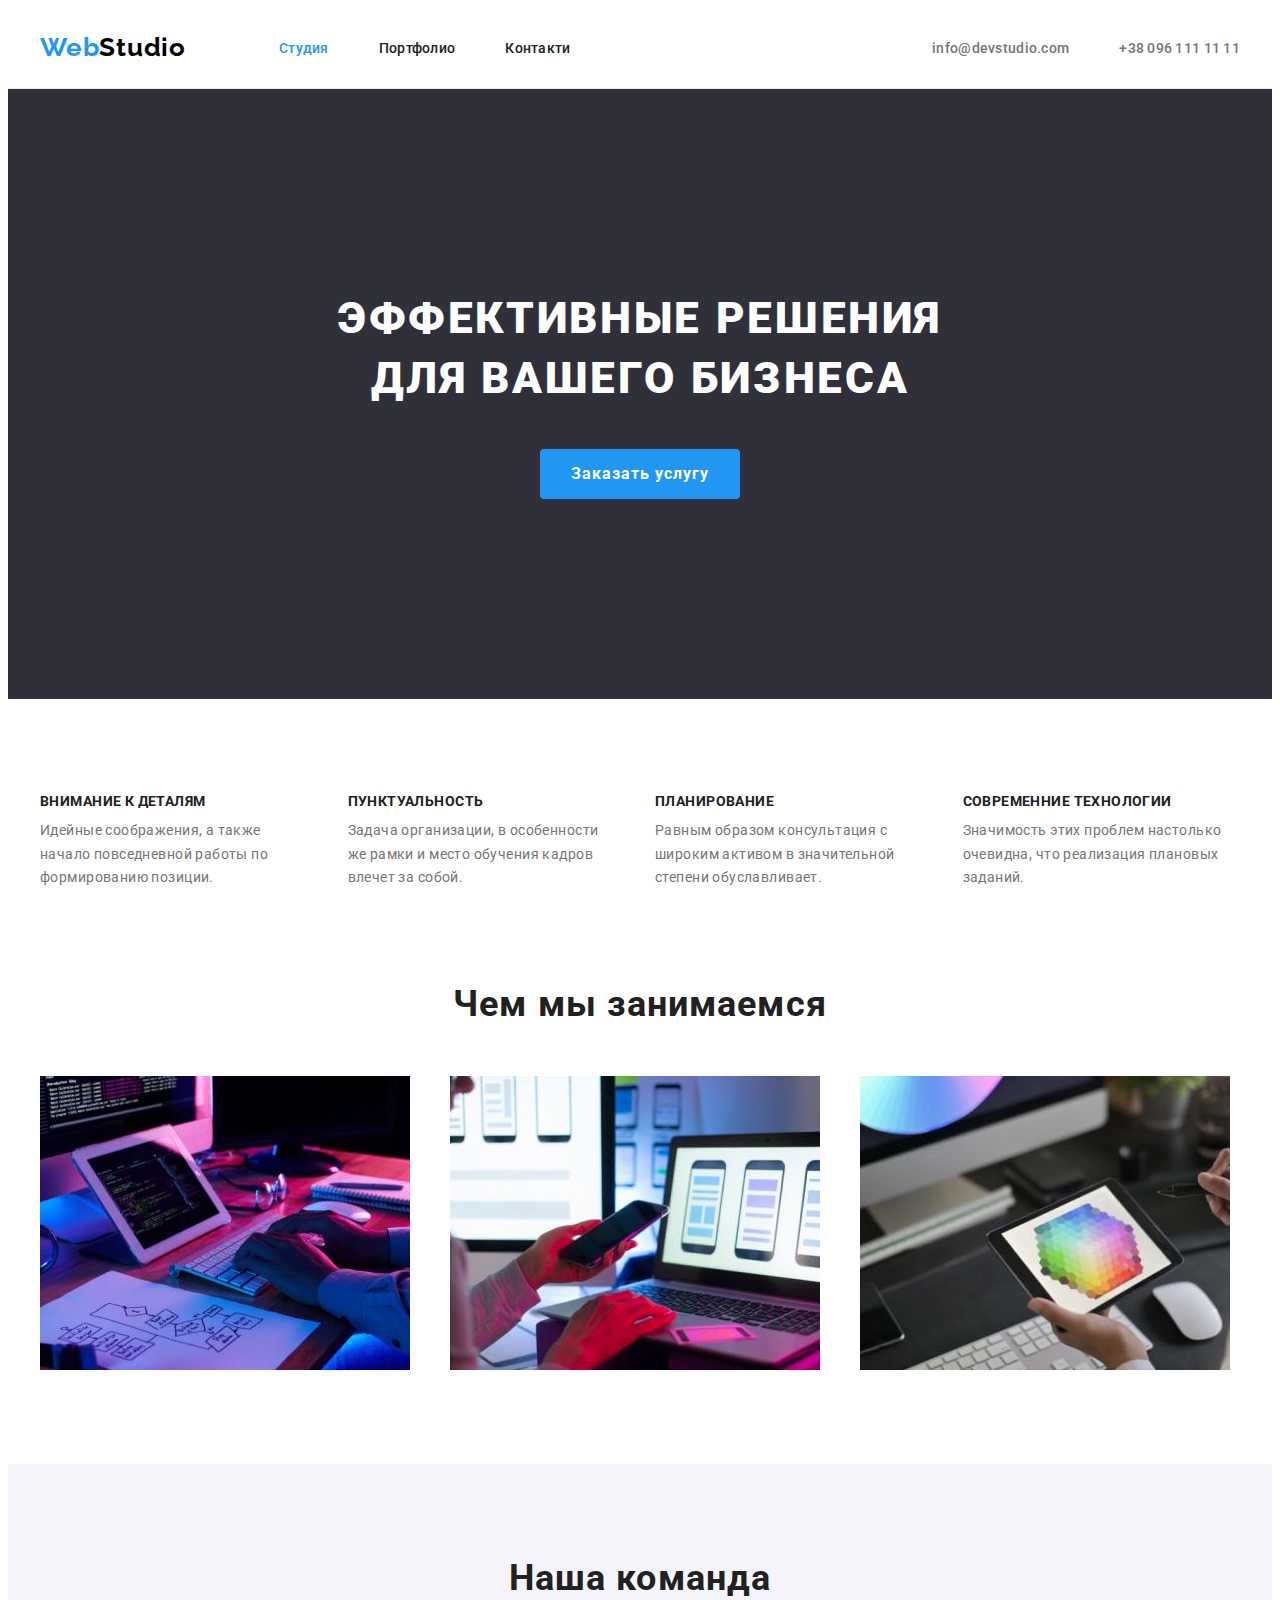
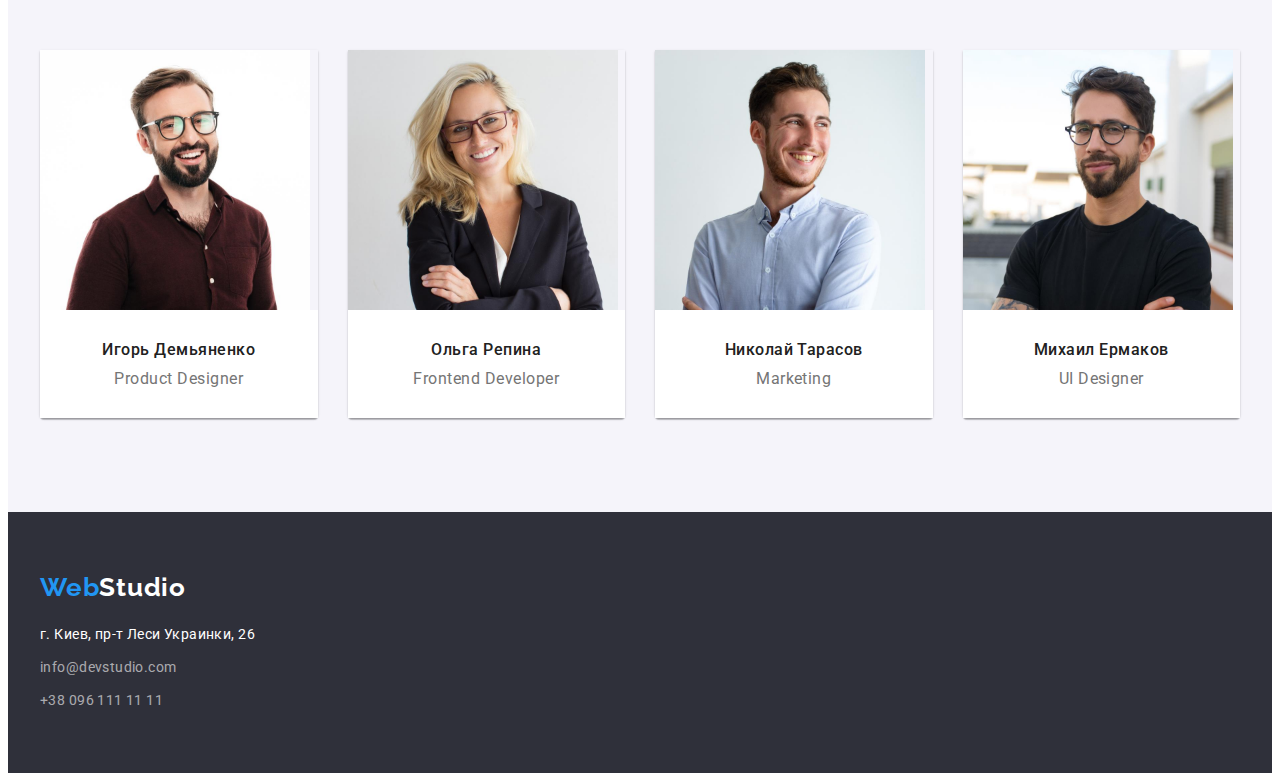
==== index.html @ 88c9f8ec "first" ====
<!DOCTYPE html>
<html lang="ru">
<head>
    <meta charset="UTF-8">
    <meta http-equiv="X-UA-Compatible" content="IE=edge">
    <meta name="viewport" content="width=device-width, initial-scale=1.0">
    <link rel="preconnect" href="https://fonts.googleapis.com">
    <link rel="preconnect" href="https://fonts.gstatic.com" crossorigin>
    <link href="https://fonts.googleapis.com/css2?family=Raleway:wght@700&family=Roboto:wght@400;500;700;900&display=swap"
        rel="stylesheet">
    <link rel="stylesheet" href="https://cdnjs.cloudflare.com/ajax/libs/modern-normalize/1.1.0/modern-normalize.min.css"
            integrity="sha512-wpPYUAdjBVSE4KJnH1VR1HeZfpl1ub8YT/NKx4PuQ5NmX2tKuGu6U/JRp5y+Y8XG2tV+wKQpNHVUX03MfMFn9Q=="
            crossorigin="anonymous" referrerpolicy="no-referrer" />
    <link rel="stylesheet" href="./css/styles.css">
    <title>Студия</title>
</head>
<body>
    <header>
        <div class="conteiner header-conteiner">
        <nav class="header-nav">
            <a class="header-logo link" href="./index.html">Web<span class="header-logo-second">Studio</span> </a>
            <ul class="menu-list list">
                <li class="header-item">
                    <a class="menu-link curent link" href="./index.html">Студия</a>
                </li>
                <li class="header-item">
                    <a class="menu-link  link" href="./potfolio/potfolio.html">Портфолио</a>
                </li>
                <li class="header-item">
                    <a class="menu-link link" href="">Контакти</a>
                </li>
            </ul>
        </nav>
        <ul class="header-contact-list list">
                <li class="header-contact-item">
                    <a class="header-tel link" href="mailto:info@devstudio.com">info@devstudio.com</a>
                </li>
                <li class="header-contact-item">
                    <a class="header-mail link" href="tel:+380961111111">+38 096 111 11 11</a>
                </li>
        </ul>
        </div>
    </header>
    <main>
        <section class="hero">
            <div class="conteiner">
            <h1 class="hero-title">Эффективные решения для вашего бизнеса</h1>
            <button type="button" class="hero-btn btn">Заказать услугу</button>
            </div>
        </section>
        <section class="benefits">
            <div class="conteiner">
            <h2 class="visually-hidden">Наше преимущество</h2>
            <ul class="benefits-list list">
                <li class="benefits-item">
                    <h3 class="ben-caption">ВНИМАНИЕ К ДЕТАЛЯМ</h3>
                    <p class="ben-text">
                        Идейные соображения, а также начало повседневной работы по формированию позиции.
                    </p>
                </li>
                <li class="benefits-item">
                    <h3 class="ben-caption">ПУНКТУАЛЬНОСТЬ</h3>
                    <p class="ben-text">
                        Задача организации, в особенности же рамки и место обучения кадров влечет за собой.
                    </p>
                </li>
                <li class="benefits-item">
                    <h3 class="ben-caption">ПЛАНИРОВАНИЕ</h3>
                    <p class="ben-text">
                        Равным образом консультация с широким активом в значительной степени обуславливает.
                    </p>
                </li>
                <li class="benefits-item">
                    <h3 class="ben-caption">СОВРЕМЕННИЕ ТЕХНОЛОГИИ</h3>
                    <p class="ben-text">
                        Значимость этих проблем настолько очевидна, что реализация плановых заданий.
                    </p>
                </li>
            </ul>
            </div>
        </section>
        <section class="than-we">
            <div class="conteiner">
            <h2 class="than-we-title title">Чем мы занимаемся</h2>
            <ul class="than-we-list list">
                <li class="than-photo">
                    <img src="./images/img.jpg" alt="человек печатает на клавиатуре" width="370">
                </li>
                <li class="than-photo">
                    <img src="./images/img1.jpg" alt="человек смотрит на екран смартфона" width="370">
                </li>
                <li class="than-photo">
                    <img src="./images/img2.jpg" alt="человек рисует дизайн" width="370">
                </li>
            </ul>
            </div>
        </section>
        <section class="team">
            <div class="conteiner">
            <h2 class="team-title title">Наша команда</h2>
            <ul class="team-list list">
                <li class="about-team">
                    <img class="team-photo" src="./images/nk1.jpg" alt="Фото Игорь Демьяненко" width="270">
                    <div class="team-blok">
                        <h3 class="team-caption">Игорь Демьяненко</h3>
                        <p class="team-text" lang="en">Product Designer</p>
                    </div>
                </li>
                <li class="about-team">
                    <img class="team-photo" src="./images/nk2.jpg" alt="Фото Ольга Репина" width="270">
                    <div class="team-blok">
                        <h3 class="team-caption">Ольга Репина</h3>
                        <p class="team-text" lang="en">Frontend Developer</p>
                    </div>
                </li>
                <li class="about-team">
                    <img class="team-photo" src="./images/nk3.jpg" alt="Фото Николай Тарасов" width="270">
                    <div class="team-blok">
                        <h3 class="team-caption">Николай Тарасов</h3>
                        <p class="team-text" lang="en">Marketing</p>
                    </div>
                </li>
                <li class="about-team">
                    <img class="team-photo" src="./images/nk4.jpg" alt="Фото Михаил Ермаков" width="270">
                    <div class="team-blok">
                        <h3 class="team-caption">Михаил Ермаков</h3>
                        <p class="team-text" lang="en">UI Designer</p>
                    </div>
                </li>
            </ul>
            </div>
        </section>
    </main>
    <footer class="footers">
        <div class="conteiner">
            <a class="footer-logo link" href="">Web<span class="footer-logo-second">Studio</span></a>
            <address class="footer-adress-blok">
                <ul class="footer-list list">
                    <li class="footer-item">
                        <a class="footer-adress foot-li link" href="https://goo.gl/maps/hoLgivbEzeJtZr1H6" target="_blank"
                            rel="noopener noreferrer">
                            г. Киев, пр-т Леси Украинки, 26</a>
                    </li>
                    <li class="footer-item">
                        <a class="footer-mail foot-li link" href="mailto:info@devstudio.com">info@devstudio.com</a>
                    </li>
                    <li class="footer-item">
                        <a class="footer-tel foot-li link" href="tel:+380961111111">+38 096 111 11 11</a>
                    </li>
                </ul>
            </address>
        </div>
    </footer>
</body>
</html>
---- css/styles.css ----
:root {
  --header-color: #ffffff;
  --title-color: #212121;
  --primary-text-color: #212121;
  --secondary-text-color: #757575;
  --accent-color: #2196f3;
  --page-background-color: #2f303a;
}

p,
h1,
h1,
h3,
h4,
h5,
h6 {
  margin: 0;
}

ul {
  margin: 0;
  padding: 0;
}

button {
  cursor: pointer;
}

body {
  font-family: "Roboto", sans-serif;
  color: #212121;
}

.conteiner {
  width: 1200px;
  padding-left: 15px;
  padding-right: 15px;
  margin: 0 auto;
}

.visually-hidden {
  position: absolute;
  white-space: nowrap;
  width: 1px;
  height: 1px;
  overflow: hidden;
  border: 0;
  padding: 0;
  clip: rect(0 0 0 0);
  clip-path: inset(50%);
  margin: -1px;
}

.list {
  list-style: none;
}

.link {
  text-decoration: none;
}

img {
  display: block;
  max-width: 100%;
  height: auto;
}

.btn:hover,
.btn:focus {
  color: #ffffff;
  background-color: var(--accent-color);
}

.title {
  font-weight: bold;
  font-size: 36px;
  line-height: 1.16;
  text-align: center;
  letter-spacing: 0.03em;
  color: var(--title-color);
}

/* --------------меню----------------- */

header {
  padding-top: 24px;
  padding-bottom: 25px;
  border-bottom: 1px solid #ececec;
}

.header-conteiner {
  display: flex;
  align-items: center;
}

.header-nav .menu-link.curent {
  color: var(--accent-color);
}

.header-nav {
  display: flex;
  align-items: center;
}

.header-logo {
  font-family: "Raleway", sans-serif;
  font-style: normal;
  font-weight: 700;
  font-size: 26px;
  line-height: 1.19;
  letter-spacing: 0.03em;
  color: var(--accent-color);
  margin-right: 93px;
}

.menu-list {
  display: flex;
}

.header-logo-second {
  color: black;
}

.header-item:not(:last-child) {
  margin-right: 50px;
}

.menu-link {
  font-weight: 500;
  font-size: 14px;
  line-height: 1.14;
  letter-spacing: 0.02em;
  color: var(--primary-text-color);
}

.menu-link:hover,
.menu-link:focus {
  color: var(--accent-color);
}

.header-contact-list {
  display: flex;
  margin-left: auto;
}

.header-contact-item:not(:last-child) {
  margin-right: 50px;
}

.header-tel {
  font-weight: 500;
  font-size: 14px;
  line-height: 1.14;
  letter-spacing: 0.02em;
  color: var(--secondary-text-color);
}

.header-tel:hover,
.header-tel:focus {
  color: var(--accent-color);
}

.header-mail {
  font-weight: 500;
  font-size: 14px;
  line-height: 1.14;
  letter-spacing: 0.02em;
  color: var(--secondary-text-color);
}

.header-mail:hover,
.header-mail:focus {
  color: var(--accent-color);
}

/* --------------герой----------------- */

.hero {
  background-color: var(--page-background-color);
  padding-top: 200px;
  padding-bottom: 200px;
}

.hero-title {
  font-weight: 900;
  font-size: 44px;
  line-height: 1.36;
  text-align: center;
  letter-spacing: 0.06em;
  text-transform: uppercase;
  color: var(--header-color);
  width: 696px;
  margin-bottom: 40px;
  margin-right: auto;
  margin-left: auto;
}

.hero-btn {
  font-family: inherit;
  font-style: normal;
  font-weight: 700;
  font-size: 16px;
  line-height: 1.87;
  display: block;
  align-items: center;
  text-align: center;
  letter-spacing: 0.06em;
  color: var(--header-color);
  background-color: var(--accent-color);
  width: 200px;
  height: 50px;
  border: 1px;
  border-radius: 4px;
  margin-right: auto;
  margin-left: auto;
}

/* --------------переваги----------------- */

.benefits {
  padding-top: 94px;
  padding-bottom: 94px;
}

.benefits-list {
  display: flex;
  flex-wrap: wrap;
  margin-top: -30px;
  margin-left: -30px;
}

.benefits-item {
  flex-basis: calc(100% / 4 - 30px);
  margin-top: 30px;
  margin-left: 30px;
}

.ben-caption {
  font-weight: bold;
  font-size: 14px;
  line-height: 16px;
  letter-spacing: 0.03em;
  text-transform: uppercase;
  color: var(--primary-text-color);
  margin-bottom: 10px;
}

.ben-text {
  font-weight: normal;
  font-size: 14px;
  line-height: 1.71;
  letter-spacing: 0.03em;
  color: var(--secondary-text-color);
  width: 270px;
}

/* --------------чим ми займаємося----------------- */

.than-we {
  padding-top: 0;
  padding-bottom: 94px;
}

.than-we-title {
  margin-top: 0;
  margin-bottom: 50px;
}

.than-we-list {
  display: flex;
  flex-wrap: wrap;
  margin-top: -30px;
  margin-left: -30px;
}

.than-photo {
  flex-basis: calc(100% / 3 - 30px);
  margin-top: 30px;
  margin-left: 30px;
}

/* --------------наша команда----------------- */

.team {
  padding-top: 94px;
  padding-bottom: 94px;
  background: #f5f4fa;
}

.team-title {
  margin-top: 0;
  margin-bottom: 50px;
}

.team-list {
  display: flex;
  flex-wrap: wrap;
  margin-top: -30px;
  margin-left: -30px;
}

.about-team {
  flex-basis: calc(100% / 4 - 30px);
  margin-top: 30px;
  margin-left: 30px;
  box-shadow: 0px 1px 3px rgba(0, 0, 0, 0.12), 0px 1px 1px rgba(0, 0, 0, 0.14),
    0px 2px 1px rgba(0, 0, 0, 0.2);
  border-radius: 0px 0px 4px 4px;
}

.team-blok {
  padding-top: 30px;
  padding-bottom: 30px;
  background-color: #ffffff;
}

.team-caption {
  font-weight: 500;
  font-size: 16px;
  line-height: 1.19;
  text-align: center;
  letter-spacing: 0.03em;
  color: var(--primary-text-color);
  margin-bottom: 10px;
}

.team-text {
  font-weight: normal;
  font-size: 16px;
  line-height: 1.19;
  text-align: center;
  letter-spacing: 0.03em;
  color: var(--secondary-text-color);
}

/* --------------футер----------------- */

.footers {
  background-color: var(--page-background-color);
  padding-top: 60px;
  padding-bottom: 60px;
}

.footer-logo {
  font-family: "Raleway", sans-serif;
  font-weight: bold;
  font-size: 26px;
  line-height: 1.19;
  letter-spacing: 0.03em;
  color: var(--accent-color);
}

.footer-logo-second {
  color: white;
}

.footer-adress-blok {
  margin-top: 20px;
}

.footer-adress {
  font-style: normal;
  font-weight: normal;
  font-size: 14px;
  line-height: 1.71;
  letter-spacing: 0.03em;
  color: #ffffff;
}

.footer-mail,
.footer-tel {
  font-style: normal;
  font-weight: normal;
  font-size: 14px;
  line-height: 1.71;
  letter-spacing: 0.03em;
  color: rgba(255, 255, 255, 0.6);
}

.foot-li:hover,
.foot-li:focus {
  color: var(--accent-color);
}

.footer-item:not(:last-child) {
  margin-bottom: 9px;
}

/* --------------портфоліо проекти----------------- */

.our-project {
  padding-top: 94px;
  padding-bottom: 94px;
}

.our-project-menu {
  display: flex;
  justify-content: center;
  margin-bottom: 50px;
}

.project-menu-item:not(:last-child) {
  margin-right: 8px;
}

.project-btn {
  font-family: inherit;
  font-style: normal;
  font-weight: 500;
  font-size: 16px;
  line-height: 1.62;
  text-align: center;
  letter-spacing: 0.03em;
  color: var(--primary-text-color);
  padding: 6px 22px;
  background-color: #f5f4fa;
  border: 1px;
  border-radius: 4px;
}

.our-project-list {
  display: flex;
  flex-wrap: wrap;
  margin-top: -30px;
  margin-left: -30px;
}

.project-item {
  flex-basis: calc(100% / 3 - 30px);
  margin-top: 30px;
  margin-left: 30px;
}

.project-blok {
  padding: 20px 24px;
  background-color: #ffffff;
  border-right: 1px solid #eeeeee;
  border-bottom: 1px solid #eeeeee;
  border-left: 1px solid #eeeeee;
}

.project-caption {
  font-weight: bold;
  font-size: 18px;
  line-height: 2;
  letter-spacing: 0.06em;
  color: var(--primary-text-color);
  margin-bottom: 4px;
}

.project-text {
  font-weight: normal;
  font-size: 16px;
  line-height: 1.87;
  letter-spacing: 0.03em;
  color: var(--secondary-text-color);
}
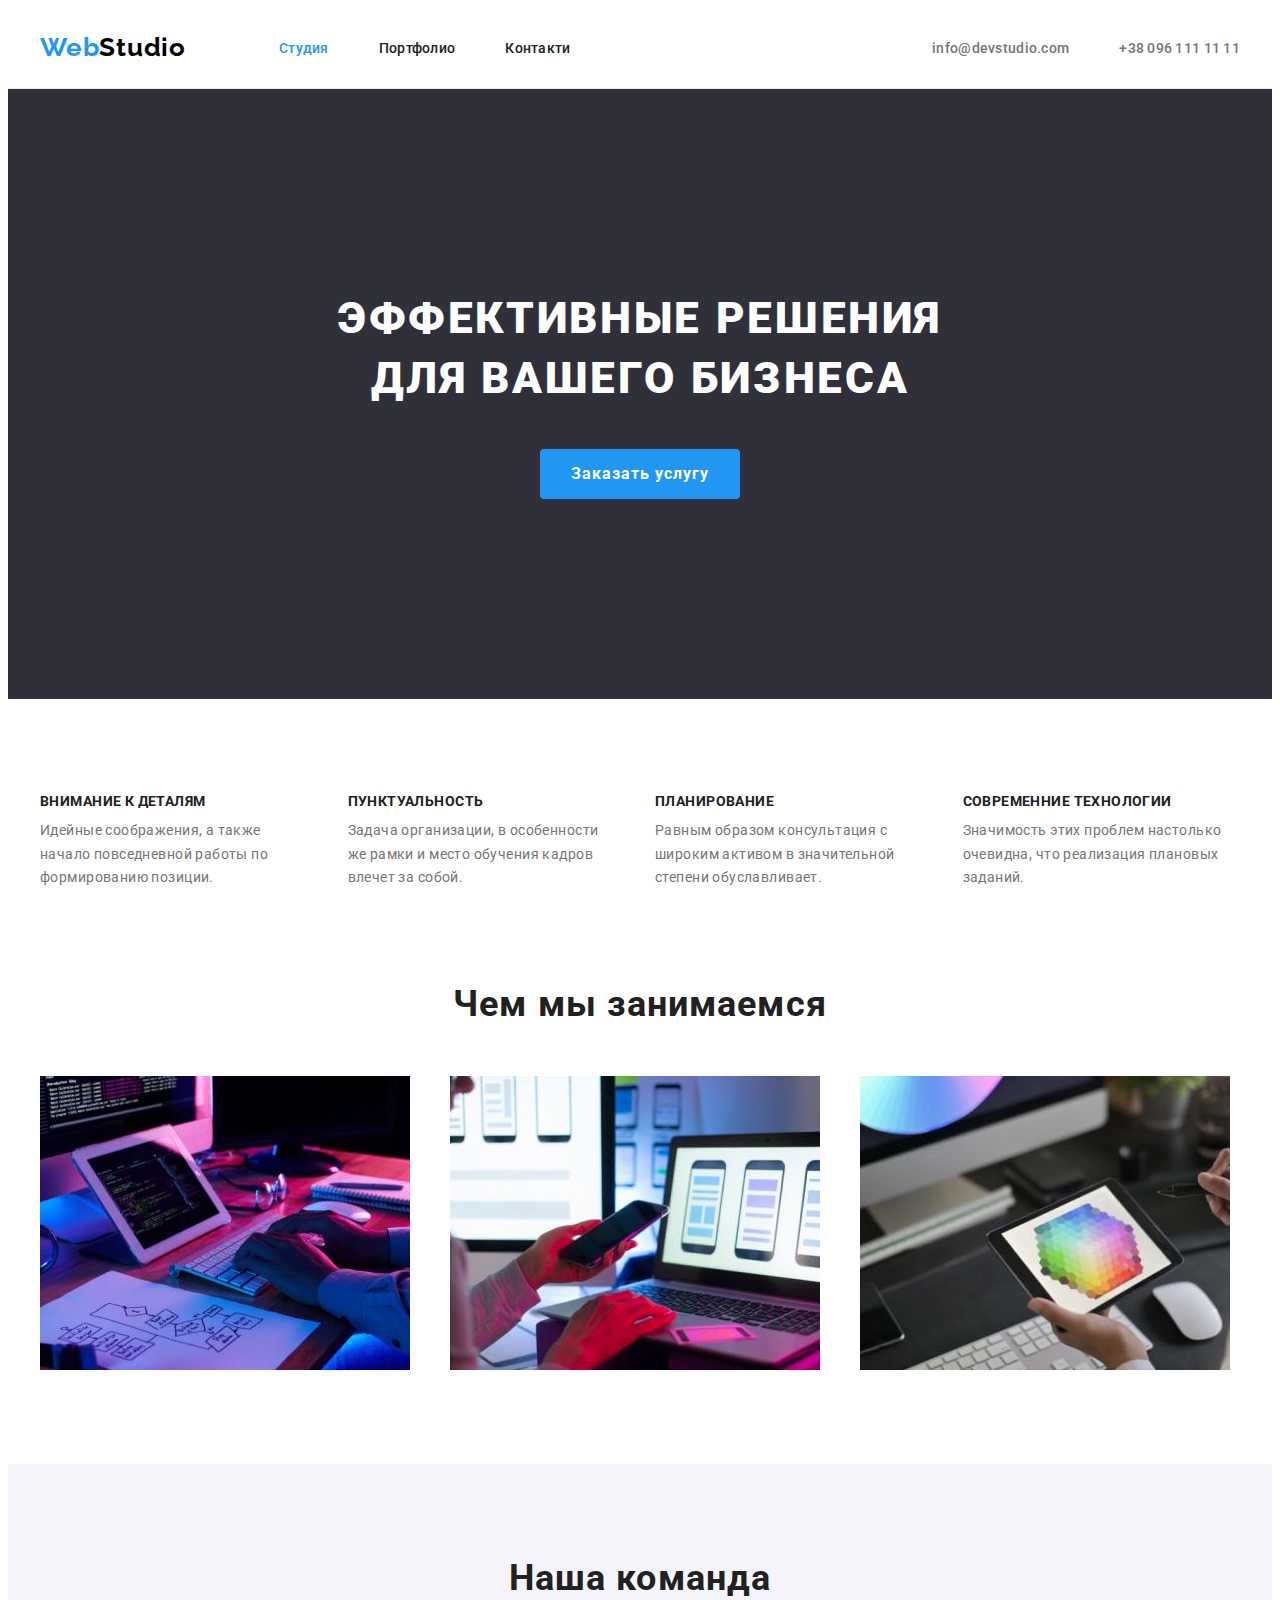
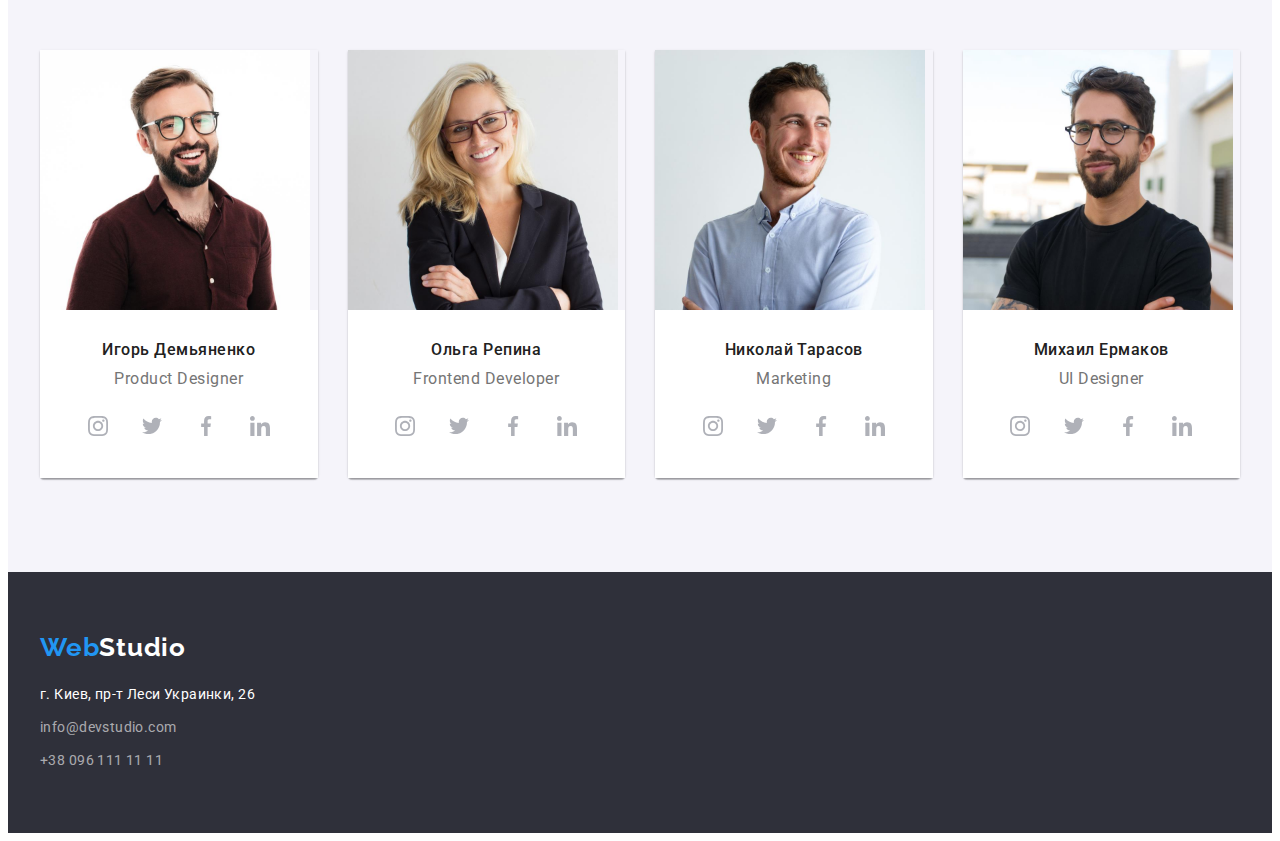
==== commit d0d8428a: "our-teams" ====
--- a/index.html
+++ b/index.html
@@ -104,6 +104,52 @@
                     <div class="team-blok">
                         <h3 class="team-caption">Игорь Демьяненко</h3>
                         <p class="team-text" lang="en">Product Designer</p>
+                    <ul class="team-social-list social-list list">
+                        <li class="social-item">
+                            <a href="" class="social-link">
+                                <svg 
+                                    class="social-icon" 
+                                    width="20" 
+                                    height="20"
+                                >
+                                    <use href="./images/sprite.svg#icon-instagram"></use>
+                                </svg>
+                            </a>
+                        </li>
+                        <li class="social-item">
+                            <a href="" class="social-link">
+                                <svg 
+                                    class="social-icon" 
+                                    width="20" 
+                                    height="20"
+                                >
+                                    <use href="./images/sprite.svg#icon-twitter"></use>
+                                </svg>
+                            </a>
+                        </li>
+                        <li class="social-item ">
+                            <a href="" class="social-link">
+                                <svg 
+                                    class="social-icon" 
+                                    width="20" 
+                                    height="20"
+                                >
+                                    <use href="./images/sprite.svg#icon-facebook"></use>
+                                </svg>
+                            </a>
+                        </li>
+                        <li class="social-item">
+                            <a href="" class="social-link">
+                                <svg 
+                                    class="social-icon" 
+                                    width="20" 
+                                    height="20"
+                                >
+                                    <use href="./images/sprite.svg#icon-linkedin"></use>
+                                </svg>
+                            </a>
+                        </li>
+                    </ul>
                     </div>
                 </li>
                 <li class="about-team">
@@ -111,6 +157,36 @@
                     <div class="team-blok">
                         <h3 class="team-caption">Ольга Репина</h3>
                         <p class="team-text" lang="en">Frontend Developer</p>
+                    <ul class="team-social-list social-list list">
+                        <li class="social-item">
+                            <a href="" class="social-link">
+                                <svg class="social-icon" width="20" height="20">
+                                    <use href="./images/sprite.svg#icon-instagram"></use>
+                                </svg>
+                            </a>
+                        </li>
+                        <li class="social-item">
+                            <a href="" class="social-link">
+                                <svg class="social-icon" width="20" height="20">
+                                    <use href="./images/sprite.svg#icon-twitter"></use>
+                                </svg>
+                            </a>
+                        </li>
+                        <li class="social-item ">
+                            <a href="" class="social-link">
+                                <svg class="social-icon" width="20" height="20">
+                                    <use href="./images/sprite.svg#icon-facebook"></use>
+                                </svg>
+                            </a>
+                        </li>
+                        <li class="social-item">
+                            <a href="" class="social-link">
+                                <svg class="social-icon" width="20" height="20">
+                                    <use href="./images/sprite.svg#icon-linkedin"></use>
+                                </svg>
+                            </a>
+                        </li>
+                    </ul>
                     </div>
                 </li>
                 <li class="about-team">
@@ -118,6 +194,36 @@
                     <div class="team-blok">
                         <h3 class="team-caption">Николай Тарасов</h3>
                         <p class="team-text" lang="en">Marketing</p>
+                    <ul class="team-social-list social-list list">
+                        <li class="social-item">
+                            <a href="" class="social-link">
+                                <svg class="social-icon" width="20" height="20">
+                                    <use href="./images/sprite.svg#icon-instagram"></use>
+                                </svg>
+                            </a>
+                        </li>
+                        <li class="social-item">
+                            <a href="" class="social-link">
+                                <svg class="social-icon" width="20" height="20">
+                                    <use href="./images/sprite.svg#icon-twitter"></use>
+                                </svg>
+                            </a>
+                        </li>
+                        <li class="social-item ">
+                            <a href="" class="social-link">
+                                <svg class="social-icon" width="20" height="20">
+                                    <use href="./images/sprite.svg#icon-facebook"></use>
+                                </svg>
+                            </a>
+                        </li>
+                        <li class="social-item">
+                            <a href="" class="social-link">
+                                <svg class="social-icon" width="20" height="20">
+                                    <use href="./images/sprite.svg#icon-linkedin"></use>
+                                </svg>
+                            </a>
+                        </li>
+                    </ul>
                     </div>
                 </li>
                 <li class="about-team">
@@ -125,6 +231,36 @@
                     <div class="team-blok">
                         <h3 class="team-caption">Михаил Ермаков</h3>
                         <p class="team-text" lang="en">UI Designer</p>
+                    <ul class="team-social-list social-list list">
+                        <li class="social-item">
+                            <a href="" class="social-link">
+                                <svg class="social-icon" width="20" height="20">
+                                    <use href="./images/sprite.svg#icon-instagram"></use>
+                                </svg>
+                            </a>
+                        </li>
+                        <li class="social-item">
+                            <a href="" class="social-link">
+                                <svg class="social-icon" width="20" height="20">
+                                    <use href="./images/sprite.svg#icon-twitter"></use>
+                                </svg>
+                            </a>
+                        </li>
+                        <li class="social-item ">
+                            <a href="" class="social-link">
+                                <svg class="social-icon" width="20" height="20">
+                                    <use href="./images/sprite.svg#icon-facebook"></use>
+                                </svg>
+                            </a>
+                        </li>
+                        <li class="social-item">
+                            <a href="" class="social-link">
+                                <svg class="social-icon" width="20" height="20">
+                                    <use href="./images/sprite.svg#icon-linkedin"></use>
+                                </svg>
+                            </a>
+                        </li>
+                    </ul>
                     </div>
                 </li>
             </ul>
--- a/css/styles.css
+++ b/css/styles.css
@@ -331,6 +331,46 @@
   text-align: center;
   letter-spacing: 0.03em;
   color: var(--secondary-text-color);
+  margin-bottom: 16px;
+}
+
+.social-list {
+  display: flex;
+  justify-content: center;
+}
+
+.social-item {
+  width: 44px;
+  height: 44px;
+  margin-left: 10px;
+}
+
+.social-item:first-child {
+  margin-left: 0;
+}
+
+.social-link {
+  width: 100%;
+  height: 100%;
+  border-radius: 50%;
+  display: flex;
+  align-items: center;
+  justify-content: center;
+  fill: #ffffff;
+}
+
+.social-link:hover,
+.social-link:focus {
+  background-color: var(--accent-color);
+}
+
+.social-icon {
+  fill: #afb1b8;
+}
+
+.social-link:hover .social-icon,
+.social-link:focus .social-icon {
+  fill: #ffffff;
 }
 
 /* --------------футер----------------- */
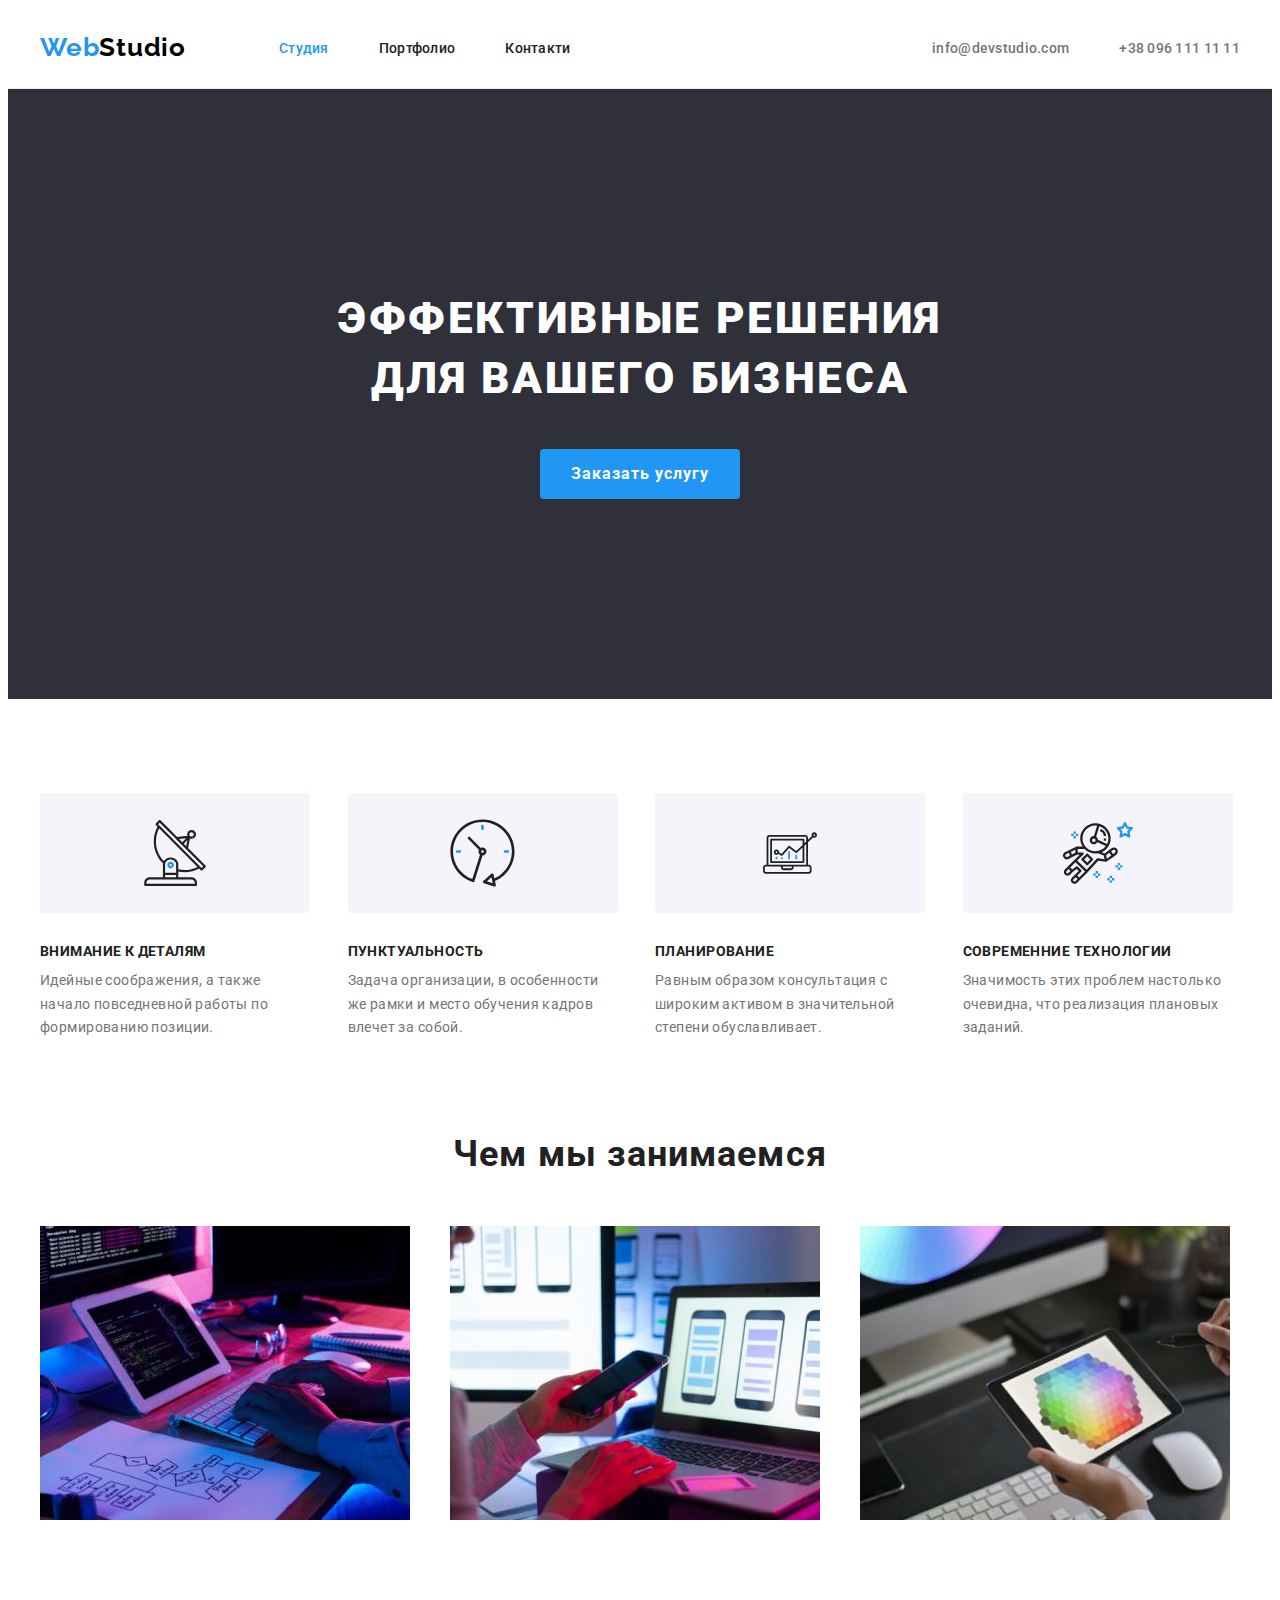
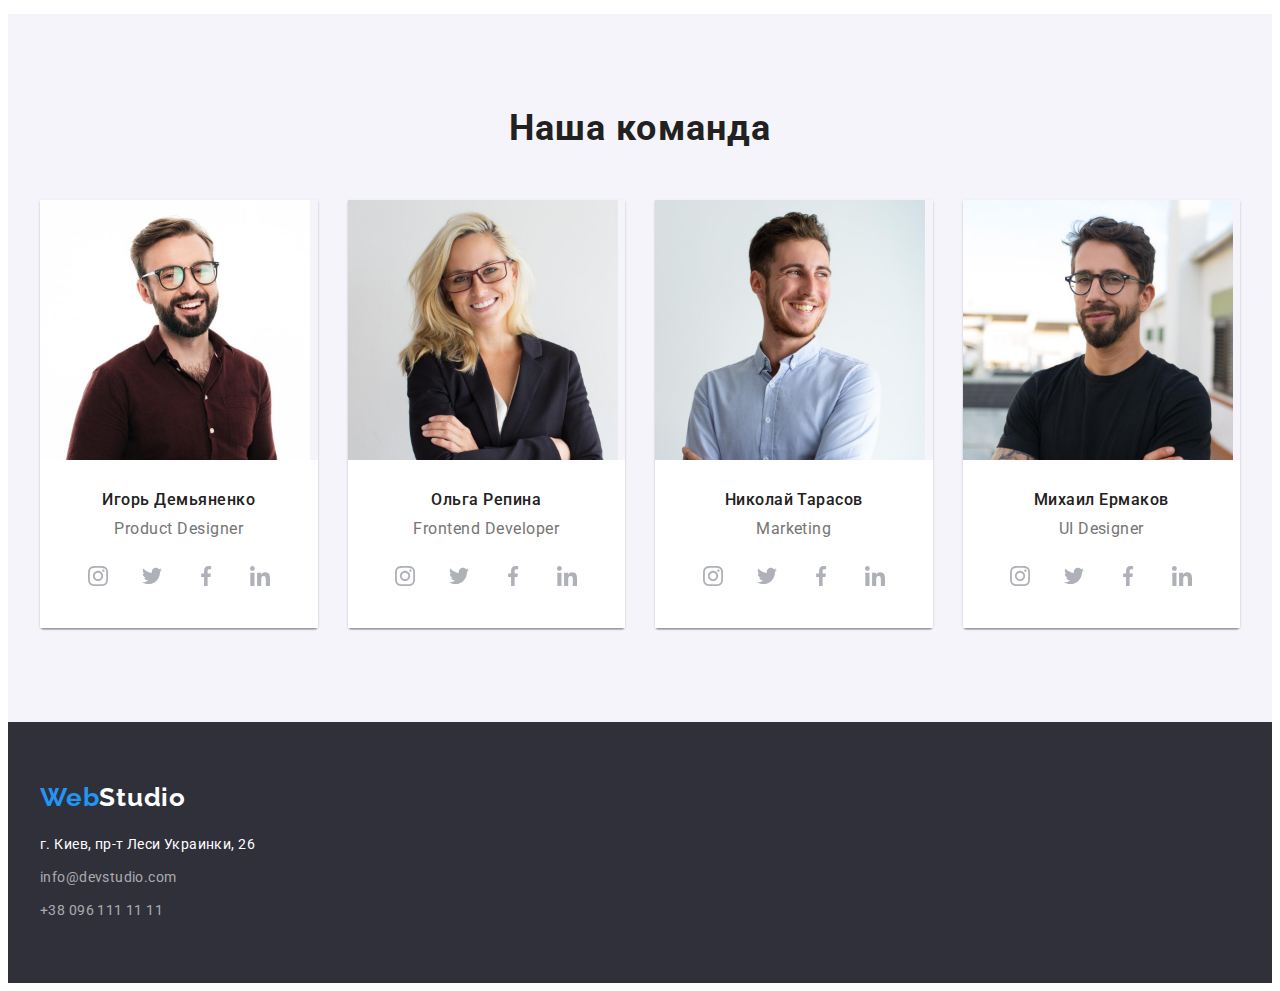
==== commit f8608059: "benefits" ====
--- a/index.html
+++ b/index.html
@@ -53,24 +53,60 @@
             <h2 class="visually-hidden">Наше преимущество</h2>
             <ul class="benefits-list list">
                 <li class="benefits-item">
+                    <div class="benefits-box">
+                        <svg 
+                            class="benefits-icon"
+                            width="66"
+                            height="70"
+                        >
+                            <use href="./images/sprite.svg#icon-antenna"></use>
+                        </svg>
+                    </div>
                     <h3 class="ben-caption">ВНИМАНИЕ К ДЕТАЛЯМ</h3>
                     <p class="ben-text">
                         Идейные соображения, а также начало повседневной работы по формированию позиции.
                     </p>
                 </li>
                 <li class="benefits-item">
+                    <div class="benefits-box">
+                        <svg 
+                            class="benefits-icon" 
+                            width="67" 
+                            height="70"
+                        >
+                            <use href="./images/sprite.svg#icon-clock"></use>
+                        </svg>
+                    </div>
                     <h3 class="ben-caption">ПУНКТУАЛЬНОСТЬ</h3>
                     <p class="ben-text">
                         Задача организации, в особенности же рамки и место обучения кадров влечет за собой.
                     </p>
                 </li>
                 <li class="benefits-item">
+                    <div class="benefits-box">
+                        <svg 
+                        class="benefits-icon" 
+                        width="70" 
+                        height="54"
+                        >
+                            <use href="./images/sprite.svg#icon-diagram"></use>
+                        </svg>
+                    </div>
                     <h3 class="ben-caption">ПЛАНИРОВАНИЕ</h3>
                     <p class="ben-text">
                         Равным образом консультация с широким активом в значительной степени обуславливает.
                     </p>
                 </li>
                 <li class="benefits-item">
+                    <div class="benefits-box">
+                        <svg 
+                        class="benefits-icon" 
+                        width="70" 
+                        height="70"
+                        >
+                            <use href="./images/sprite.svg#icon-astronaut"></use>
+                        </svg>
+                    </div>
                     <h3 class="ben-caption">СОВРЕМЕННИЕ ТЕХНОЛОГИИ</h3>
                     <p class="ben-text">
                         Значимость этих проблем настолько очевидна, что реализация плановых заданий.
--- a/css/styles.css
+++ b/css/styles.css
@@ -235,6 +235,23 @@
   margin-left: 30px;
 }
 
+.benefits-box {
+  width: 270px;
+  height: 120px;
+  margin-bottom: 30px;
+  background: #f5f4fa;
+  border-radius: 4px;
+  padding: auto;
+  display: flex;
+  align-items: center;
+  justify-content: center;
+}
+
+/* .benefits-icon {
+  width: 70px;
+  height: 66px;
+} */
+
 .ben-caption {
   font-weight: bold;
   font-size: 14px;
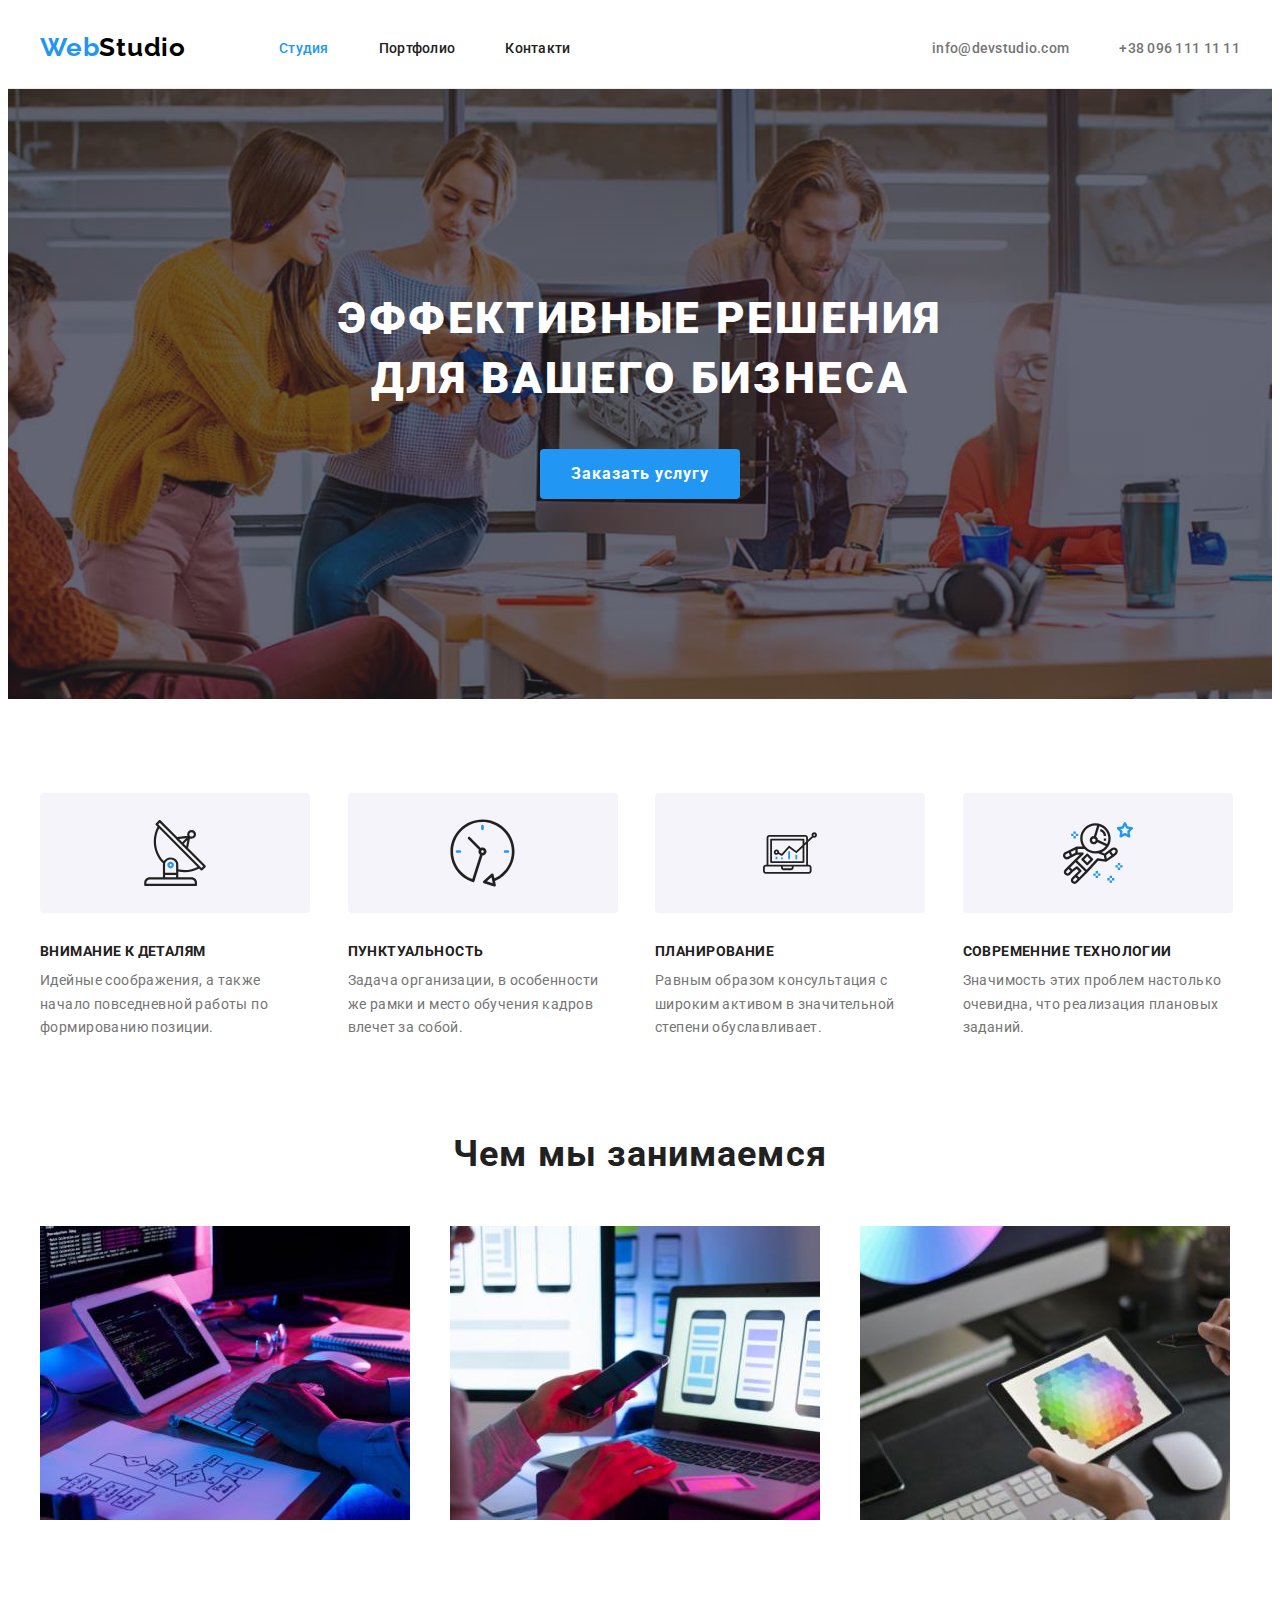
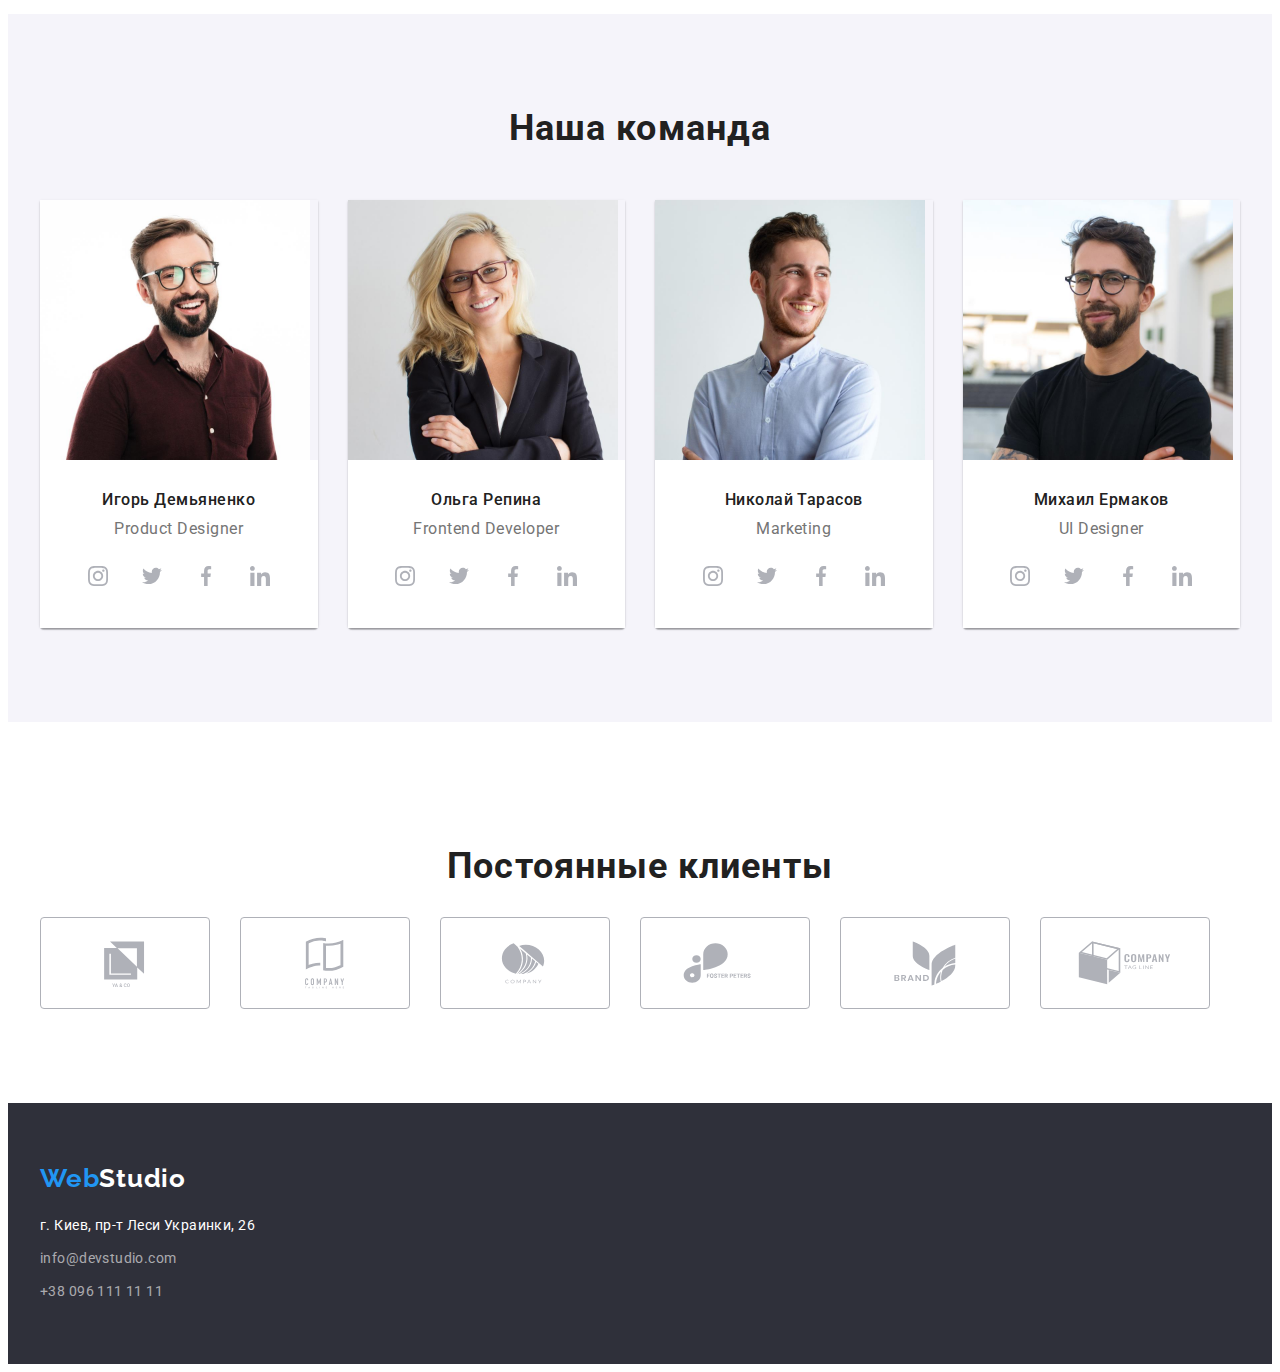
==== commit 210f86a9: "client-section" ====
--- a/index.html
+++ b/index.html
@@ -302,6 +302,55 @@
             </ul>
             </div>
         </section>
+        <section class="client">
+            <div class="conteiner">
+                <h2 class=" title">Постоянные клиенты</h2>
+                <ul class="client-list list">
+                    <li class="client-item">
+                        <a href="" class="client-link">
+                            <svg class="client-icon" width="106" height="60">
+                                <use href="./images/sprite.svg#icon-logo"></use>
+                            </svg>
+                        </a>
+                    </li>
+                    <li class="client-item">
+                        <a href="" class="client-link">
+                            <svg class="client-icon" width="106" height="60">
+                                <use href="./images/sprite.svg#icon-logo1"></use>
+                            </svg>
+                        </a>
+                    </li>
+                    <li class="client-item">
+                        <a href="" class="client-link">
+                            <svg class="client-icon" width="106" height="60">
+                                <use href="./images/sprite.svg#icon-logo2"></use>
+                            </svg>
+                        </a>
+                    </li>
+                    <li class="client-item">
+                        <a href="" class="client-link">
+                            <svg class="client-icon" width="106" height="60">
+                                <use href="./images/sprite.svg#icon-logo3"></use>
+                            </svg>
+                        </a>
+                    </li>
+                    <li class="client-item">
+                        <a href="" class="client-link">
+                            <svg class="client-icon" width="106" height="60">
+                                <use href="./images/sprite.svg#icon-logo4"></use>
+                            </svg>
+                        </a>
+                    </li>
+                    <li class="client-item">
+                        <a href="" class="client-link">
+                            <svg class="client-icon" width="106" height="60">
+                                <use href="./images/sprite.svg#icon-logo5"></use>
+                            </svg>
+                        </a>
+                    </li>
+                </ul>
+            </div>
+        </section>
     </main>
     <footer class="footers">
         <div class="conteiner">
--- a/css/styles.css
+++ b/css/styles.css
@@ -179,6 +179,14 @@
   background-color: var(--page-background-color);
   padding-top: 200px;
   padding-bottom: 200px;
+  background-image: linear-gradient(
+      rgba(47, 48, 58, 0.4),
+      rgba(47, 48, 58, 0.4)
+    ),
+    url(../images/fon.jpg);
+  background-repeat: no-repeat;
+  background-size: cover;
+  background-position: center;
 }
 
 .hero-title {
@@ -241,16 +249,10 @@
   margin-bottom: 30px;
   background: #f5f4fa;
   border-radius: 4px;
-  padding: auto;
   display: flex;
   align-items: center;
   justify-content: center;
 }
-
-/* .benefits-icon {
-  width: 70px;
-  height: 66px;
-} */
 
 .ben-caption {
   font-weight: bold;
@@ -390,6 +392,51 @@
   fill: #ffffff;
 }
 
+/* --------------клієнти----------------- */
+
+.client {
+  padding-top: 94px;
+  padding-bottom: 94px;
+}
+
+.client-list {
+  display: flex;
+}
+
+.client-item {
+  width: 170px;
+  height: 92px;
+  padding: 16px 32px;
+  border: 1px solid #afb1b8;
+  box-sizing: border-box;
+  border-radius: 4px;
+  margin-left: 30px;
+}
+
+.client-item:hover,
+.client-item:focus {
+  border: 1px solid var(--accent-color);
+}
+
+.client-icon {
+  fill: #afb1b8;
+}
+
+.client-item:hover .client-icon,
+.client-item:focus .client-icon {
+  fill: var(--accent-color);
+}
+
+.client-item:first-child {
+  margin-left: 0;
+}
+
+.client-link {
+  display: flex;
+  align-items: center;
+  justify-content: center;
+}
+
 /* --------------футер----------------- */
 
 .footers {
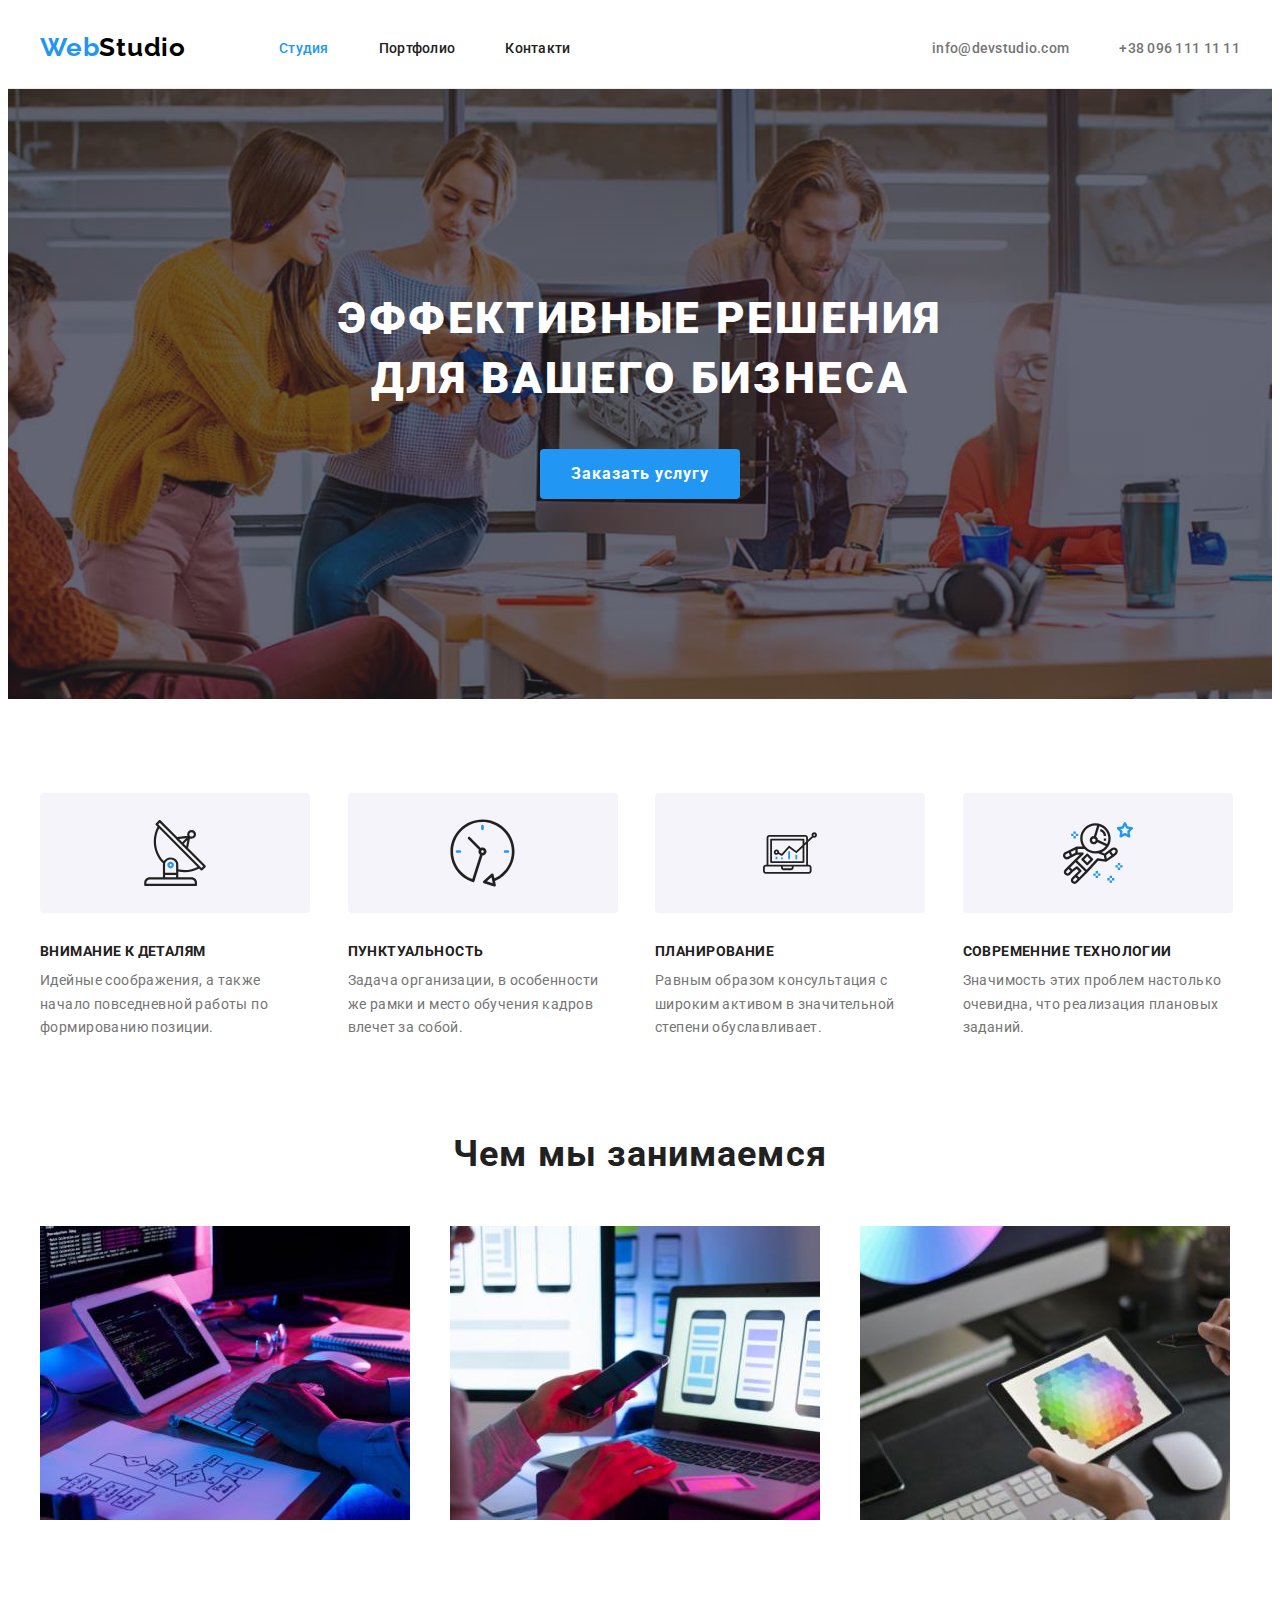
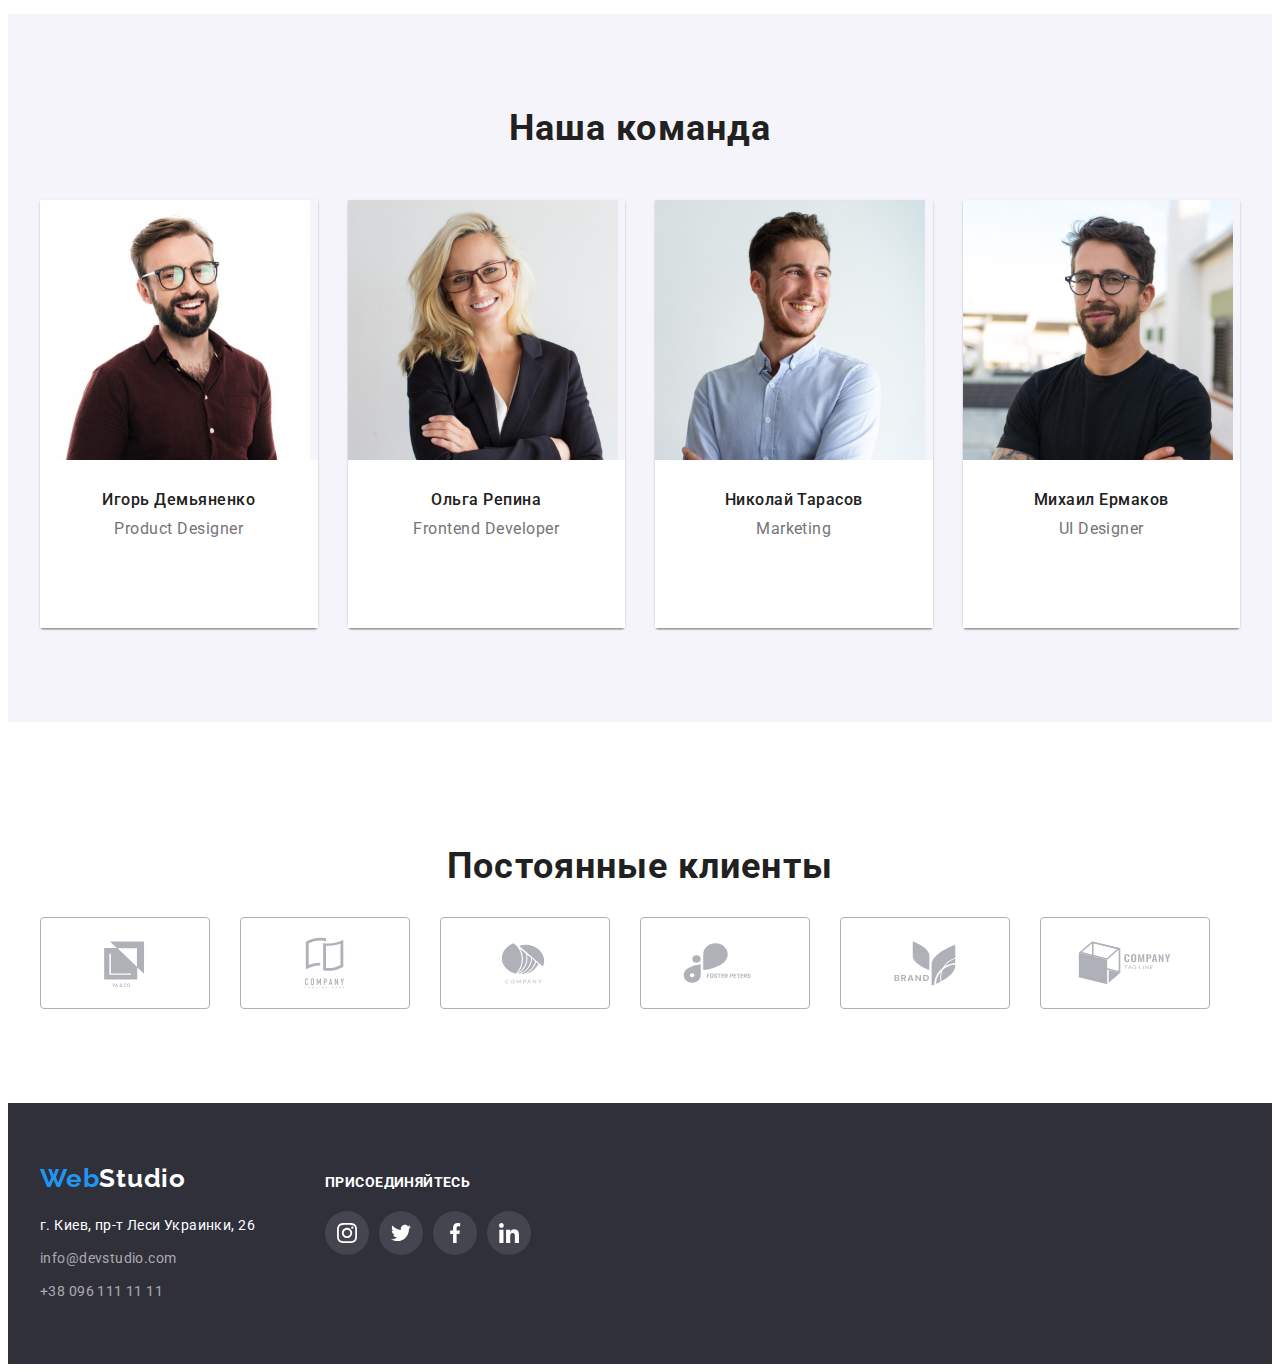
==== commit 9c7c293c: "footer" ====
--- a/index.html
+++ b/index.html
@@ -353,24 +353,60 @@
         </section>
     </main>
     <footer class="footers">
-        <div class="conteiner">
-            <a class="footer-logo link" href="">Web<span class="footer-logo-second">Studio</span></a>
-            <address class="footer-adress-blok">
-                <ul class="footer-list list">
-                    <li class="footer-item">
-                        <a class="footer-adress foot-li link" href="https://goo.gl/maps/hoLgivbEzeJtZr1H6" target="_blank"
-                            rel="noopener noreferrer">
-                            г. Киев, пр-т Леси Украинки, 26</a>
-                    </li>
-                    <li class="footer-item">
-                        <a class="footer-mail foot-li link" href="mailto:info@devstudio.com">info@devstudio.com</a>
-                    </li>
-                    <li class="footer-item">
-                        <a class="footer-tel foot-li link" href="tel:+380961111111">+38 096 111 11 11</a>
+        <div class="conteiner footer-block">
+            <div class="footer-block-left">
+                <a class="footer-logo link" href="./index.html">Web<span class="footer-logo-second">Studio</span></a>
+                <address class="footer-adress-blok">
+                    <ul class="footer-list list">
+                        <li class="footer-item">
+                            <a class="footer-adress foot-li link" href="https://goo.gl/maps/hoLgivbEzeJtZr1H6" target="_blank"
+                                rel="noopener noreferrer">
+                                г. Киев, пр-т Леси Украинки, 26</a>
+                        </li>
+                        <li class="footer-item">
+                            <a class="footer-mail foot-li link" href="mailto:info@devstudio.com">info@devstudio.com</a>
+                        </li>
+                        <li class="footer-item">
+                            <a class="footer-tel foot-li link" href="tel:+380961111111">+38 096 111 11 11</a>
+                        </li>
+                    </ul>
+                </address>
+            </div>
+            <div class="footer-block-right">
+                <p class="footer-social-text">присоединяйтесь</p>
+                <ul class="footer-social-list social-list list">
+                    <li class="social-item">
+                        <a href="" class="footer-social-link">
+                            <svg class="social-icon" width="20" height="20">
+                                <use href="./images/sprite.svg#icon-instagram"></use>
+                            </svg>
+                        </a>
+                    </li>
+                    <li class="social-item">
+                        <a href="" class="footer-social-link">
+                            <svg class="social-icon" width="20" height="20">
+                                <use href="./images/sprite.svg#icon-twitter"></use>
+                            </svg>
+                        </a>
+                    </li>
+                    <li class="social-item ">
+                        <a href="" class="footer-social-link">
+                            <svg class="social-icon" width="20" height="20">
+                                <use href="./images/sprite.svg#icon-facebook"></use>
+                            </svg>
+                        </a>
+                    </li>
+                    <li class="social-item">
+                        <a href="" class="footer-social-link">
+                            <svg class="social-icon" width="20" height="20">
+                                <use href="./images/sprite.svg#icon-linkedin"></use>
+                            </svg>
+                        </a>
                     </li>
                 </ul>
-            </address>
+            </div>
         </div>
+
     </footer>
 </body>
 </html>--- a/css/styles.css
+++ b/css/styles.css
@@ -445,6 +445,11 @@
   padding-bottom: 60px;
 }
 
+.footer-block {
+  display: flex;
+  align-items: baseline;
+}
+
 .footer-logo {
   font-family: "Raleway", sans-serif;
   font-weight: bold;
@@ -488,6 +493,55 @@
 
 .footer-item:not(:last-child) {
   margin-bottom: 9px;
+}
+
+.footer-social-text {
+  font-weight: bold;
+  font-size: 14px;
+  line-height: 1.14;
+  letter-spacing: 0.03em;
+  text-transform: uppercase;
+  color: var(--header-color);
+  margin-bottom: 20px;
+}
+
+.footer-block-right {
+  margin-left: 70px;
+}
+
+.social-item {
+  width: 44px;
+  height: 44px;
+  margin-left: 10px;
+}
+
+.social-item:first-child {
+  margin-left: 0;
+}
+
+.footer-social-link {
+  width: 100%;
+  height: 100%;
+  border-radius: 50%;
+  background-color: rgba(255, 255, 255, 0.1);
+  display: flex;
+  align-items: center;
+  justify-content: center;
+  fill: #ffffff;
+}
+
+.footer-social-link:hover,
+.footer-social-link:focus {
+  background-color: var(--accent-color);
+}
+
+.social-icon {
+  fill: #ffffff;
+}
+
+.footer-social-link:hover .social-icon,
+.footer-social-link:focus .social-icon {
+  fill: #ffffff;
 }
 
 /* --------------портфоліо проекти----------------- */
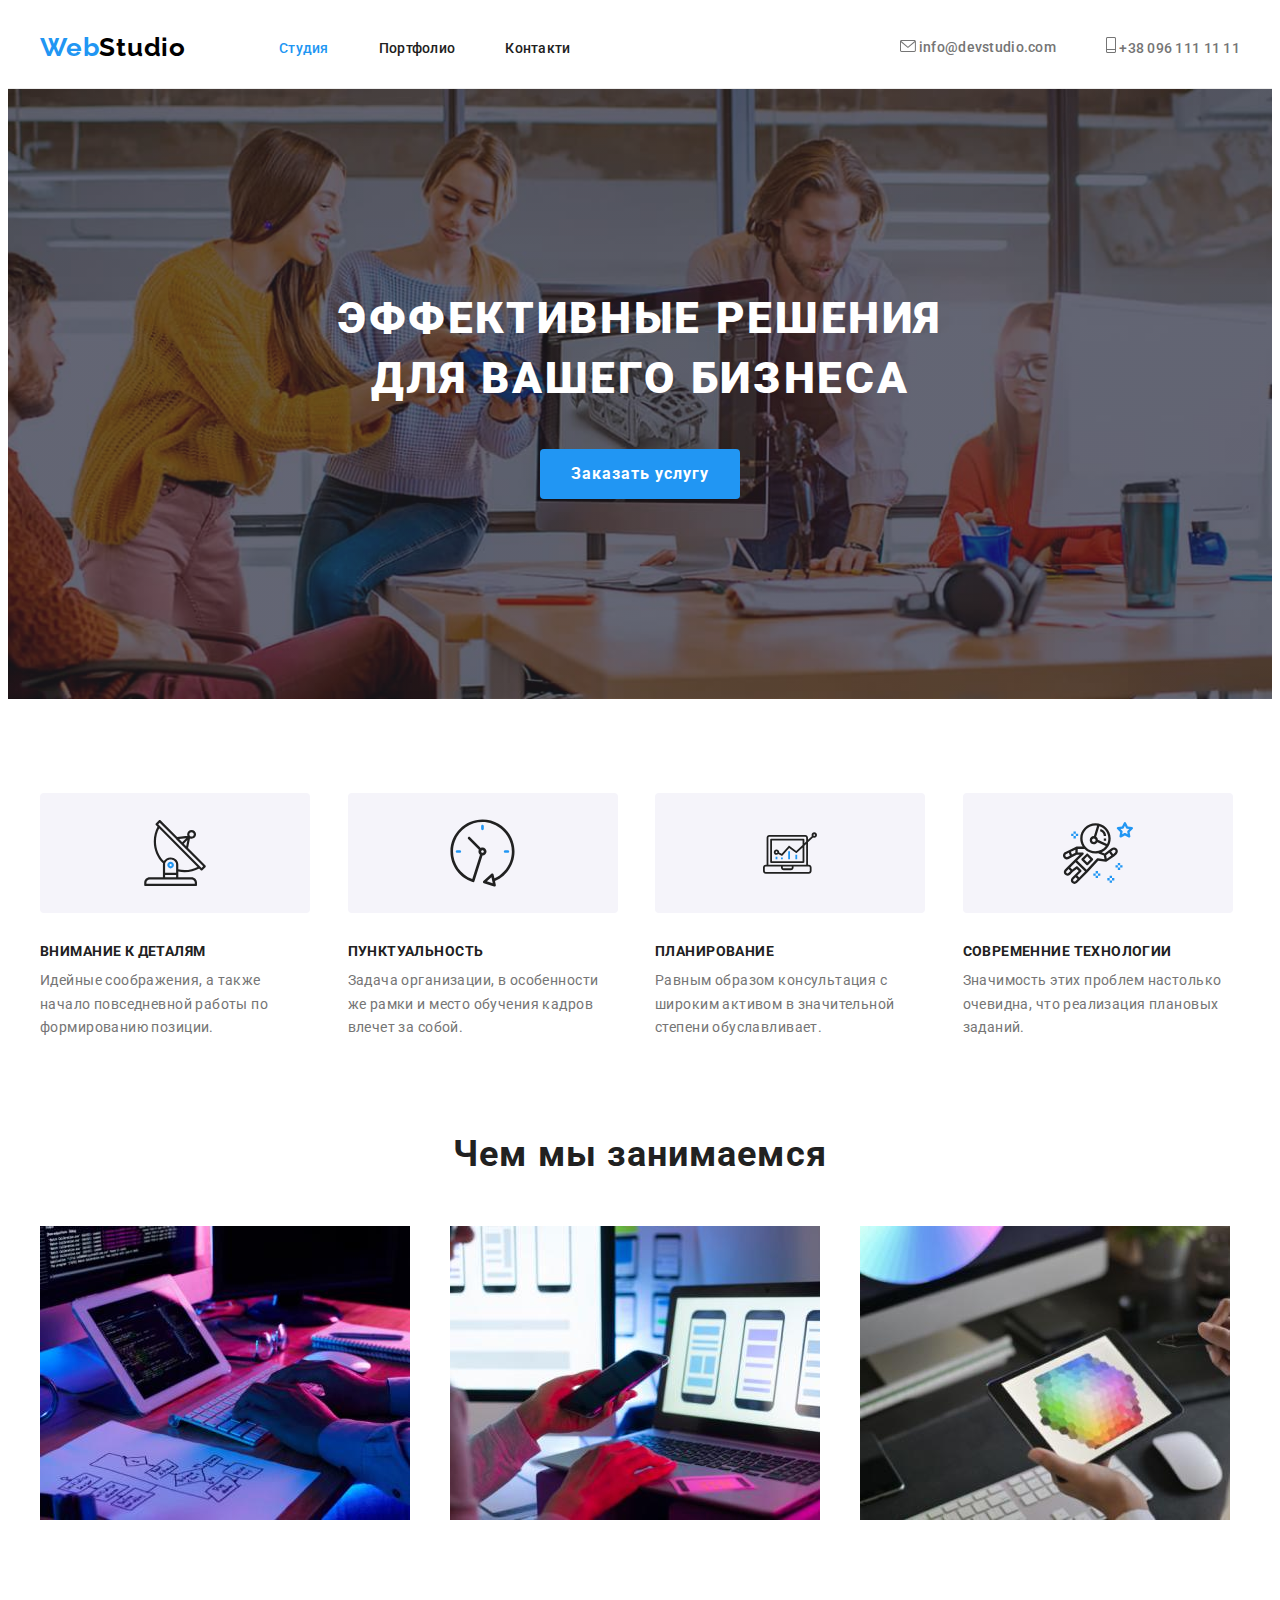
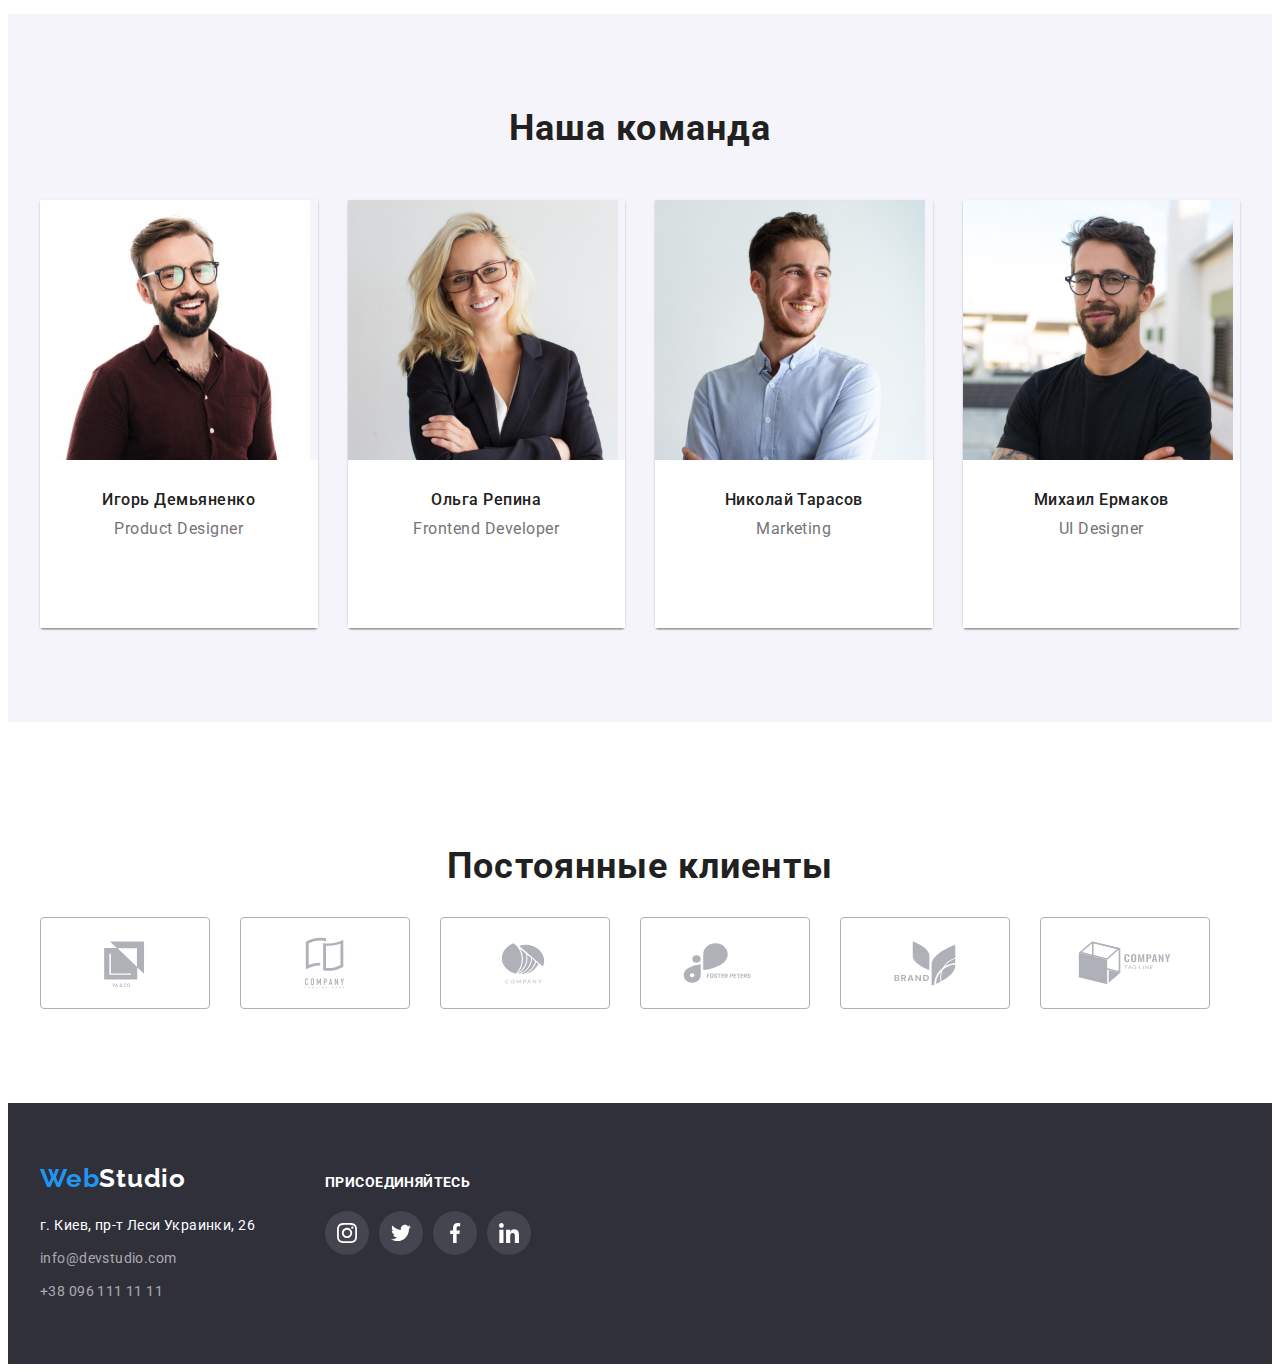
==== commit f617a913: "final" ====
--- a/index.html
+++ b/index.html
@@ -33,10 +33,20 @@
         </nav>
         <ul class="header-contact-list list">
                 <li class="header-contact-item">
-                    <a class="header-tel link" href="mailto:info@devstudio.com">info@devstudio.com</a>
+                    <a class="header-mail link" href="mailto:info@devstudio.com">
+                        <svg class="mail-icon header-icon" width="16" height="12">
+                            <use href="./images/sprite.svg#icon-mail"></use>
+                        </svg>
+                        info@devstudio.com
+                    </a>
                 </li>
                 <li class="header-contact-item">
-                    <a class="header-mail link" href="tel:+380961111111">+38 096 111 11 11</a>
+                    <a class="header-tel link" href="tel:+380961111111">
+                        <svg class="tel-icon header-icon" width="10" height="16">
+                            <use href="./images/sprite.svg#icon-phone"></use>
+                        </svg> 
+                        +38 096 111 11 11
+                    </a>
                 </li>
         </ul>
         </div>
@@ -406,7 +416,6 @@
                 </ul>
             </div>
         </div>
-
     </footer>
 </body>
 </html>--- a/css/styles.css
+++ b/css/styles.css
@@ -147,7 +147,7 @@
   margin-right: 50px;
 }
 
-.header-tel {
+.header-mail {
   font-weight: 500;
   font-size: 14px;
   line-height: 1.14;
@@ -155,22 +155,36 @@
   color: var(--secondary-text-color);
 }
 
+.header-mail:hover,
+.header-mail:focus {
+  color: var(--accent-color);
+}
+
+.header-mail:hover .mail-icon,
+.header-mail:focus .mail-icon {
+  fill: var(--accent-color);
+}
+
+.header-icon {
+  fill: var(--secondary-text-color);
+}
+
+.header-tel {
+  font-weight: 500;
+  font-size: 14px;
+  line-height: 1.14;
+  letter-spacing: 0.02em;
+  color: var(--secondary-text-color);
+}
+
 .header-tel:hover,
 .header-tel:focus {
   color: var(--accent-color);
 }
 
-.header-mail {
-  font-weight: 500;
-  font-size: 14px;
-  line-height: 1.14;
-  letter-spacing: 0.02em;
-  color: var(--secondary-text-color);
-}
-
-.header-mail:hover,
-.header-mail:focus {
-  color: var(--accent-color);
+.header-tel:hover .tel-icon,
+.header-tel:focus .tel-icon {
+  fill: var(--accent-color);
 }
 
 /* --------------герой----------------- */
@@ -589,6 +603,12 @@
   margin-left: 30px;
 }
 
+.project-item:hover,
+.project-item:focus {
+  box-shadow: 0px 1px 1px rgba(0, 0, 0, 0.12), 0px 4px 4px rgba(0, 0, 0, 0.06),
+    1px 4px 6px rgba(0, 0, 0, 0.16);
+}
+
 .project-blok {
   padding: 20px 24px;
   background-color: #ffffff;
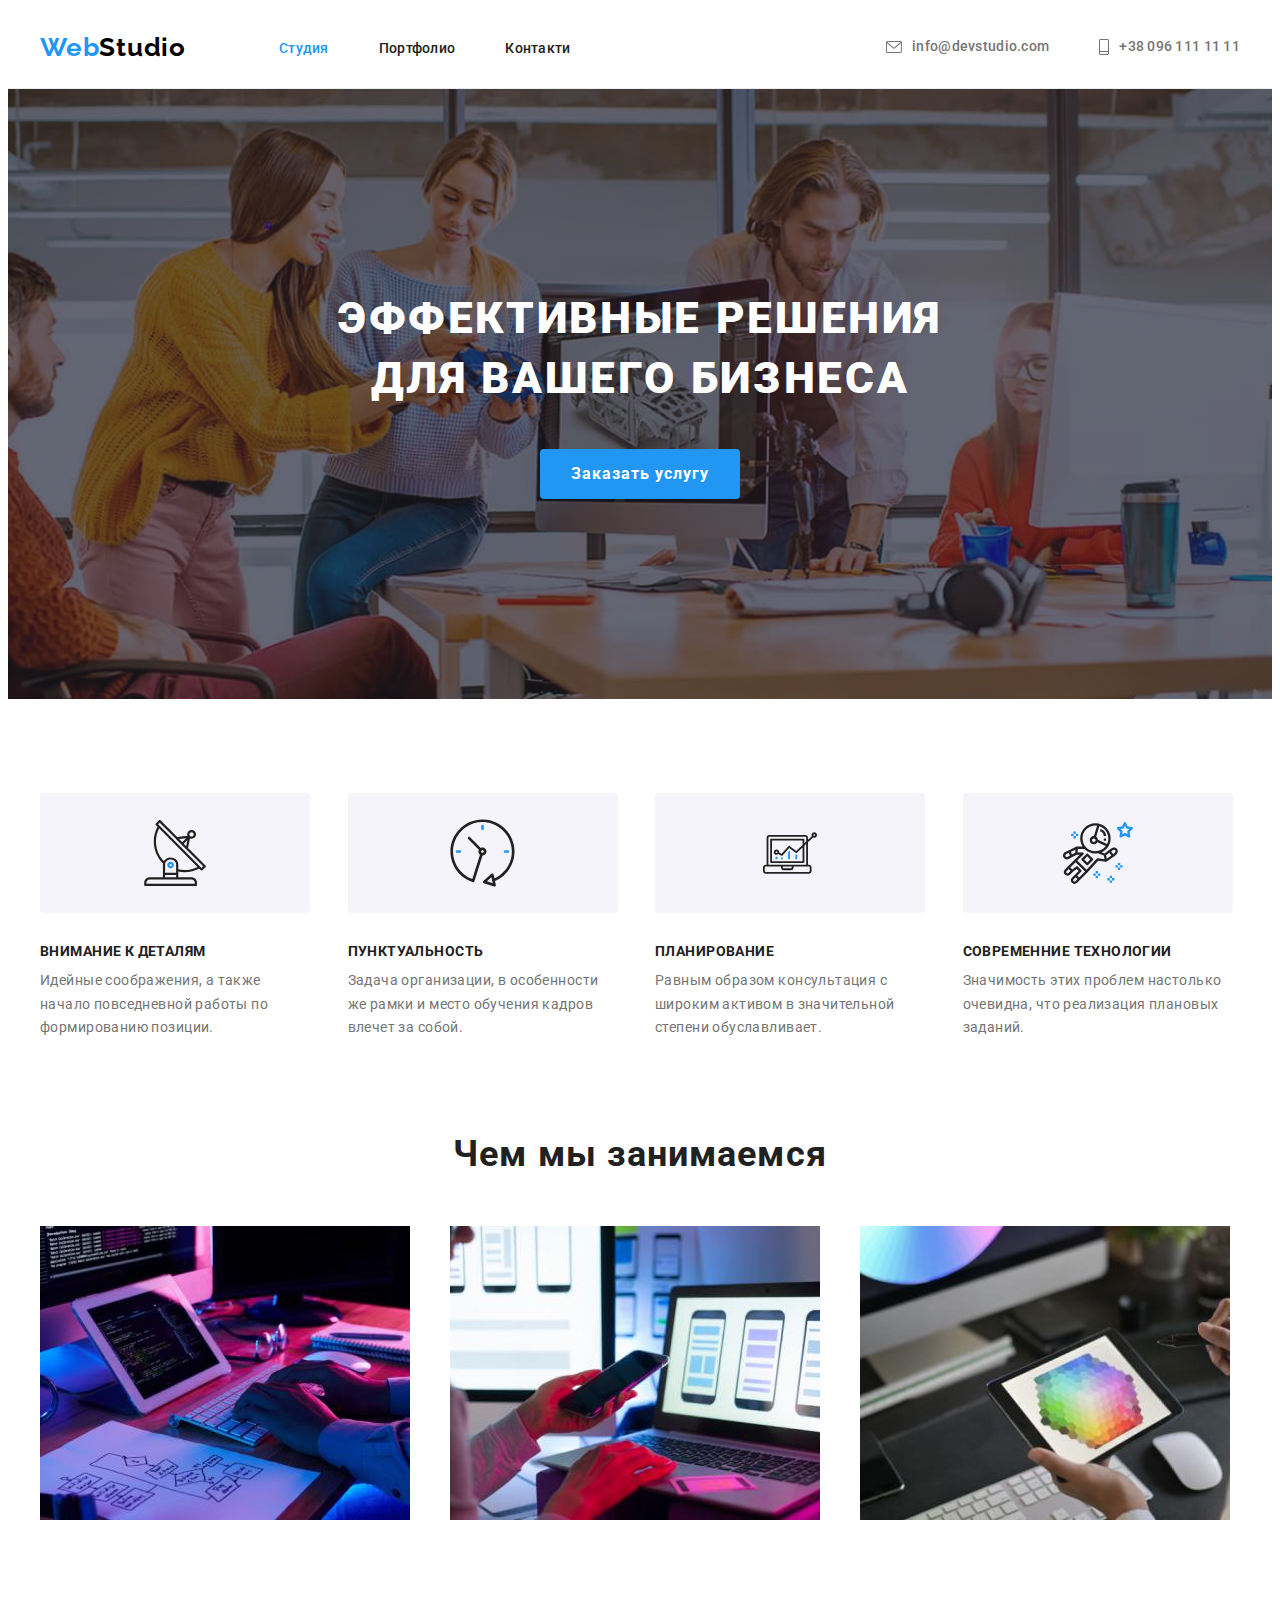
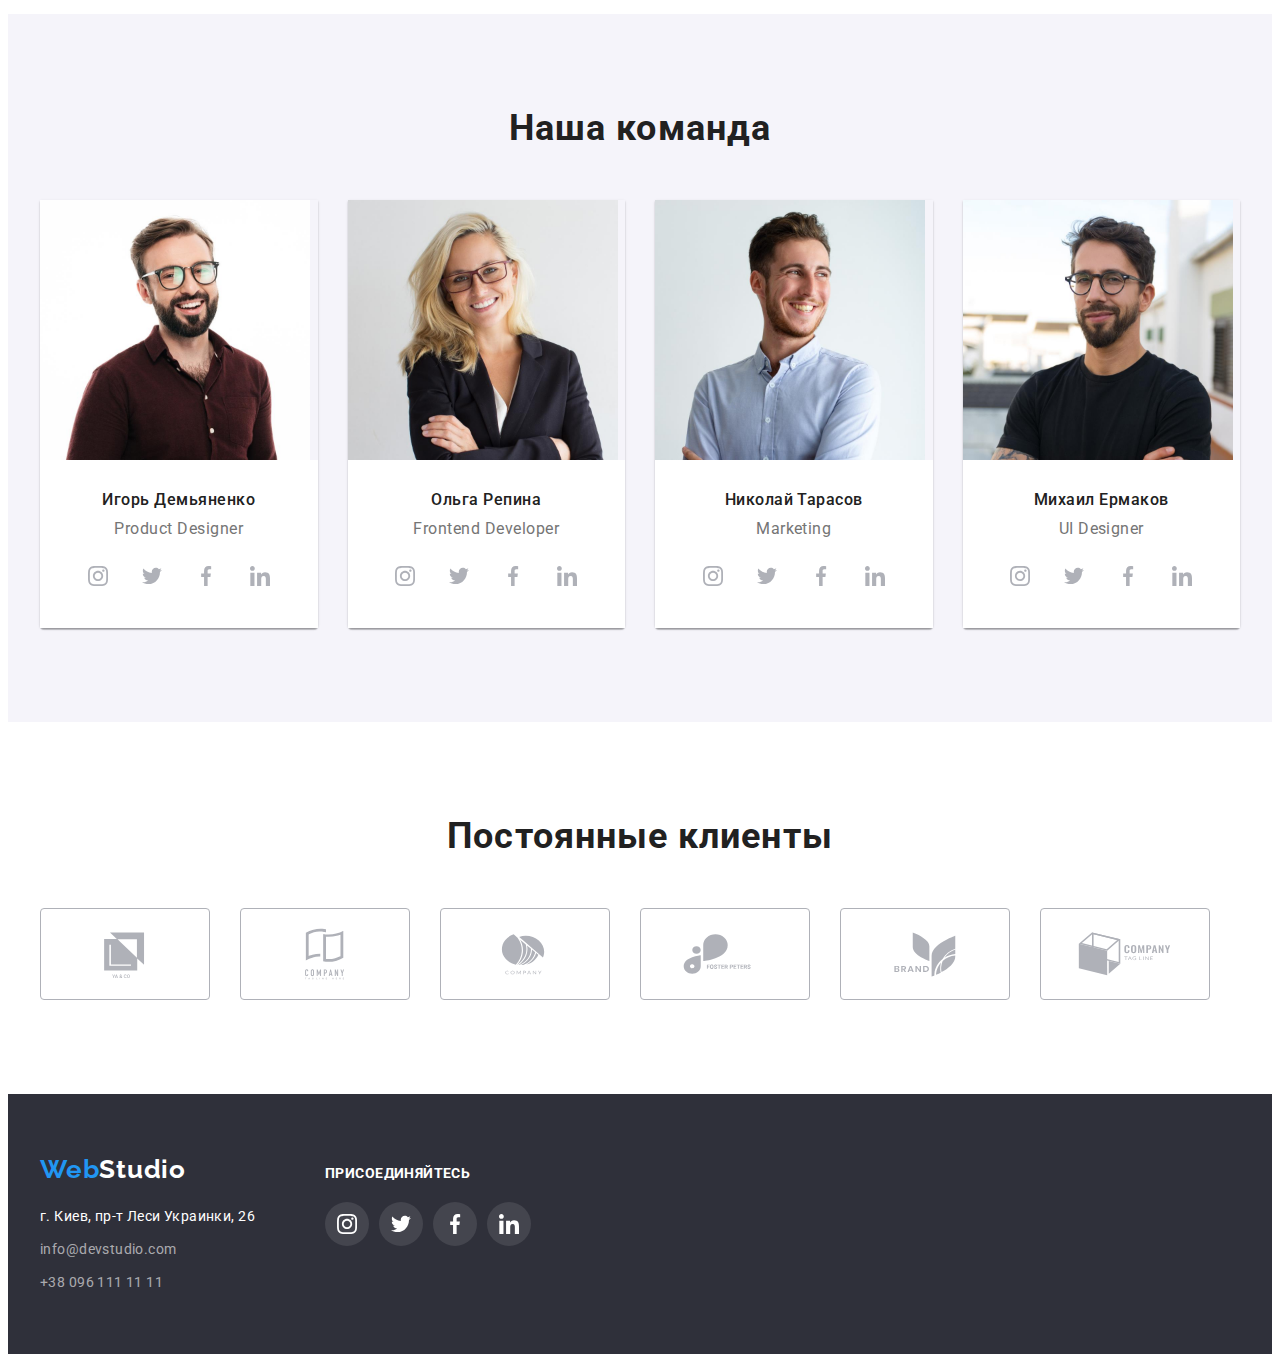
==== commit 3860d29f: "rework-one" ====
--- a/index.html
+++ b/index.html
@@ -314,7 +314,7 @@
         </section>
         <section class="client">
             <div class="conteiner">
-                <h2 class=" title">Постоянные клиенты</h2>
+                <h2 class="client-title title">Постоянные клиенты</h2>
                 <ul class="client-list list">
                     <li class="client-item">
                         <a href="" class="client-link">
--- a/css/styles.css
+++ b/css/styles.css
@@ -153,6 +153,8 @@
   line-height: 1.14;
   letter-spacing: 0.02em;
   color: var(--secondary-text-color);
+  display: flex;
+  align-items: center;
 }
 
 .header-mail:hover,
@@ -167,6 +169,7 @@
 
 .header-icon {
   fill: var(--secondary-text-color);
+  margin-right: 10px;
 }
 
 .header-tel {
@@ -175,6 +178,8 @@
   line-height: 1.14;
   letter-spacing: 0.02em;
   color: var(--secondary-text-color);
+  display: flex;
+  align-items: center;
 }
 
 .header-tel:hover,
@@ -397,7 +402,7 @@
   background-color: var(--accent-color);
 }
 
-.social-icon {
+.social-link > .social-icon {
   fill: #afb1b8;
 }
 
@@ -411,6 +416,11 @@
 .client {
   padding-top: 94px;
   padding-bottom: 94px;
+}
+
+.client-title {
+  margin-top: 0;
+  margin-bottom: 50px;
 }
 
 .client-list {
@@ -427,8 +437,8 @@
   margin-left: 30px;
 }
 
-.client-item:hover,
-.client-item:focus {
+.client-link:hover,
+.client-link:focus {
   border: 1px solid var(--accent-color);
 }
 
@@ -436,8 +446,8 @@
   fill: #afb1b8;
 }
 
-.client-item:hover .client-icon,
-.client-item:focus .client-icon {
+.client-link:hover .client-icon,
+.client-link:focus .client-icon {
   fill: var(--accent-color);
 }
 
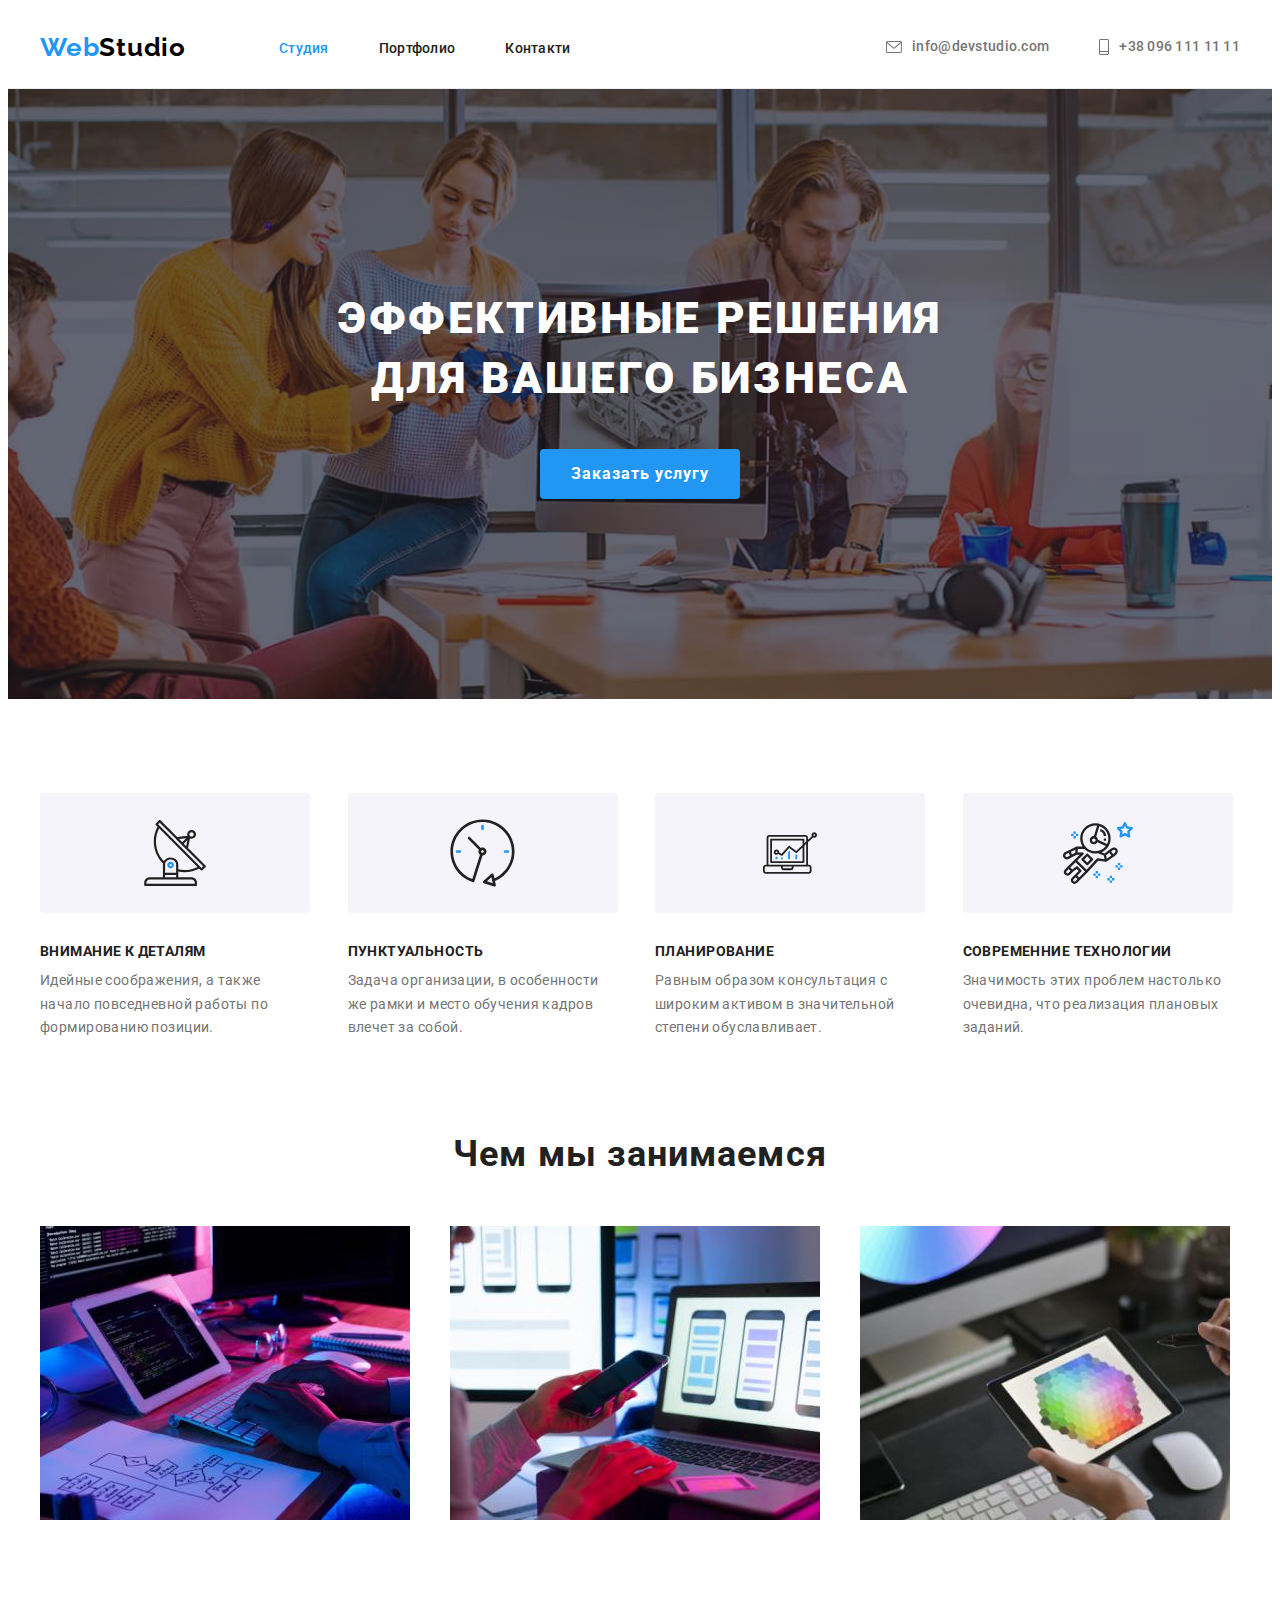
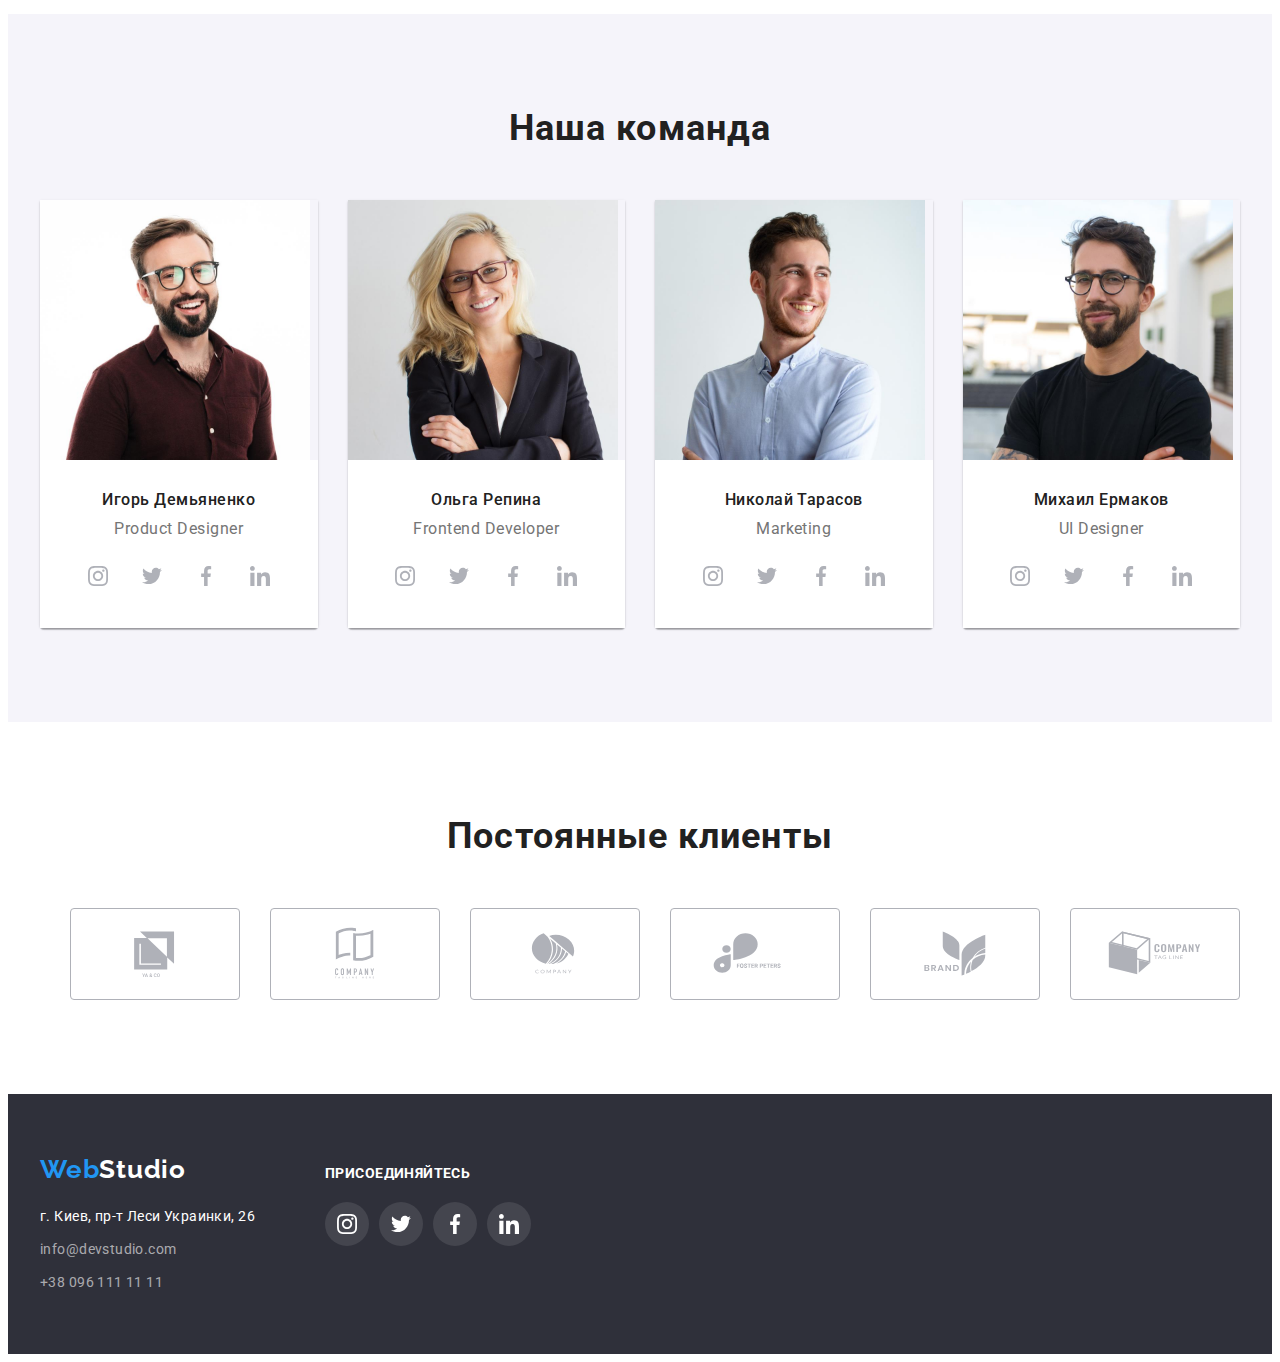
==== commit 70afe6af: "rework-client" ====
--- a/index.html
+++ b/index.html
@@ -206,28 +206,44 @@
                     <ul class="team-social-list social-list list">
                         <li class="social-item">
                             <a href="" class="social-link">
-                                <svg class="social-icon" width="20" height="20">
+                                <svg 
+                                    class="social-icon" 
+                                    width="20" 
+                                    height="20"
+                                >
                                     <use href="./images/sprite.svg#icon-instagram"></use>
                                 </svg>
                             </a>
                         </li>
                         <li class="social-item">
                             <a href="" class="social-link">
-                                <svg class="social-icon" width="20" height="20">
+                                <svg 
+                                    class="social-icon" 
+                                    width="20" 
+                                    height="20"
+                                >
                                     <use href="./images/sprite.svg#icon-twitter"></use>
                                 </svg>
                             </a>
                         </li>
                         <li class="social-item ">
                             <a href="" class="social-link">
-                                <svg class="social-icon" width="20" height="20">
+                                <svg 
+                                    class="social-icon" 
+                                    width="20" 
+                                    height="20"
+                                >
                                     <use href="./images/sprite.svg#icon-facebook"></use>
                                 </svg>
                             </a>
                         </li>
                         <li class="social-item">
                             <a href="" class="social-link">
-                                <svg class="social-icon" width="20" height="20">
+                                <svg 
+                                    class="social-icon" 
+                                    width="20" 
+                                    height="20"
+                                >
                                     <use href="./images/sprite.svg#icon-linkedin"></use>
                                 </svg>
                             </a>
@@ -243,28 +259,44 @@
                     <ul class="team-social-list social-list list">
                         <li class="social-item">
                             <a href="" class="social-link">
-                                <svg class="social-icon" width="20" height="20">
+                                <svg 
+                                    class="social-icon" 
+                                    width="20" 
+                                    height="20"
+                                >
                                     <use href="./images/sprite.svg#icon-instagram"></use>
                                 </svg>
                             </a>
                         </li>
                         <li class="social-item">
                             <a href="" class="social-link">
-                                <svg class="social-icon" width="20" height="20">
+                                <svg 
+                                    class="social-icon" 
+                                    width="20" 
+                                    height="20"
+                                >
                                     <use href="./images/sprite.svg#icon-twitter"></use>
                                 </svg>
                             </a>
                         </li>
                         <li class="social-item ">
                             <a href="" class="social-link">
-                                <svg class="social-icon" width="20" height="20">
+                                <svg 
+                                    class="social-icon" 
+                                    width="20" 
+                                    height="20"
+                                >
                                     <use href="./images/sprite.svg#icon-facebook"></use>
                                 </svg>
                             </a>
                         </li>
                         <li class="social-item">
                             <a href="" class="social-link">
-                                <svg class="social-icon" width="20" height="20">
+                                <svg 
+                                    class="social-icon" 
+                                    width="20" 
+                                    height="20"
+                                >
                                     <use href="./images/sprite.svg#icon-linkedin"></use>
                                 </svg>
                             </a>
@@ -280,28 +312,44 @@
                     <ul class="team-social-list social-list list">
                         <li class="social-item">
                             <a href="" class="social-link">
-                                <svg class="social-icon" width="20" height="20">
+                                <svg 
+                                    class="social-icon" 
+                                    width="20" 
+                                    height="20"
+                                >
                                     <use href="./images/sprite.svg#icon-instagram"></use>
                                 </svg>
                             </a>
                         </li>
                         <li class="social-item">
                             <a href="" class="social-link">
-                                <svg class="social-icon" width="20" height="20">
+                                <svg 
+                                    class="social-icon" 
+                                    width="20" 
+                                    height="20"
+                                >
                                     <use href="./images/sprite.svg#icon-twitter"></use>
                                 </svg>
                             </a>
                         </li>
                         <li class="social-item ">
                             <a href="" class="social-link">
-                                <svg class="social-icon" width="20" height="20">
+                                <svg 
+                                    class="social-icon" 
+                                    width="20" 
+                                    height="20"
+                                >
                                     <use href="./images/sprite.svg#icon-facebook"></use>
                                 </svg>
                             </a>
                         </li>
                         <li class="social-item">
                             <a href="" class="social-link">
-                                <svg class="social-icon" width="20" height="20">
+                                <svg 
+                                    class="social-icon" 
+                                    width="20" 
+                                    height="20"
+                                >
                                     <use href="./images/sprite.svg#icon-linkedin"></use>
                                 </svg>
                             </a>
@@ -318,42 +366,66 @@
                 <ul class="client-list list">
                     <li class="client-item">
                         <a href="" class="client-link">
-                            <svg class="client-icon" width="106" height="60">
+                            <svg 
+                                class="client-icon" 
+                                width="106" 
+                                height="60"
+                            >
                                 <use href="./images/sprite.svg#icon-logo"></use>
                             </svg>
                         </a>
                     </li>
                     <li class="client-item">
                         <a href="" class="client-link">
-                            <svg class="client-icon" width="106" height="60">
+                            <svg 
+                                class="client-icon" 
+                                width="106" 
+                                height="60"
+                            >
                                 <use href="./images/sprite.svg#icon-logo1"></use>
                             </svg>
                         </a>
                     </li>
                     <li class="client-item">
                         <a href="" class="client-link">
-                            <svg class="client-icon" width="106" height="60">
+                            <svg 
+                                class="client-icon" 
+                                width="106" 
+                                height="60"
+                            >
                                 <use href="./images/sprite.svg#icon-logo2"></use>
                             </svg>
                         </a>
                     </li>
                     <li class="client-item">
                         <a href="" class="client-link">
-                            <svg class="client-icon" width="106" height="60">
+                            <svg 
+                                class="client-icon" 
+                                width="106" 
+                                height="60"
+                            >
                                 <use href="./images/sprite.svg#icon-logo3"></use>
                             </svg>
                         </a>
                     </li>
                     <li class="client-item">
                         <a href="" class="client-link">
-                            <svg class="client-icon" width="106" height="60">
+                            <svg 
+                                class="client-icon" 
+                                width="106" 
+                                height="60"
+                            >
                                 <use href="./images/sprite.svg#icon-logo4"></use>
                             </svg>
                         </a>
                     </li>
                     <li class="client-item">
                         <a href="" class="client-link">
-                            <svg class="client-icon" width="106" height="60">
+                            <svg 
+                                class="client-icon" 
+                                width="106" 
+                                height="60"
+                            >
                                 <use href="./images/sprite.svg#icon-logo5"></use>
                             </svg>
                         </a>
--- a/css/styles.css
+++ b/css/styles.css
@@ -430,35 +430,53 @@
 .client-item {
   width: 170px;
   height: 92px;
+  /* padding: 16px 32px;
+  border: 1px solid #afb1b8;
+  box-sizing: border-box;
+  border-radius: 4px; */
+  margin-left: 30px;
+}
+
+.client-link {
+  display: flex;
+  width: 100%;
+  height: 100%;
+  align-items: center;
+  justify-content: center;
+  border: 1px solid #afb1b8;
+  box-sizing: border-box;
+  border-radius: 4px;
   padding: 16px 32px;
+}
+
+.client-link:hover,
+.client-link:focus {
+  border: 1px solid var(--accent-color);
+}
+
+.client-icon {
+  fill: #afb1b8;
+}
+
+.client-link:hover .client-icon,
+.client-link:focus .client-icon {
+  fill: var(--accent-color);
+}
+
+.client-item:first-child {
+  margin-left: 0;
+}
+
+.client-link {
+  display: flex;
+  width: 100%;
+  height: 100%;
+  align-items: center;
+  justify-content: center;
   border: 1px solid #afb1b8;
   box-sizing: border-box;
   border-radius: 4px;
   margin-left: 30px;
-}
-
-.client-link:hover,
-.client-link:focus {
-  border: 1px solid var(--accent-color);
-}
-
-.client-icon {
-  fill: #afb1b8;
-}
-
-.client-link:hover .client-icon,
-.client-link:focus .client-icon {
-  fill: var(--accent-color);
-}
-
-.client-item:first-child {
-  margin-left: 0;
-}
-
-.client-link {
-  display: flex;
-  align-items: center;
-  justify-content: center;
 }
 
 /* --------------футер----------------- */
